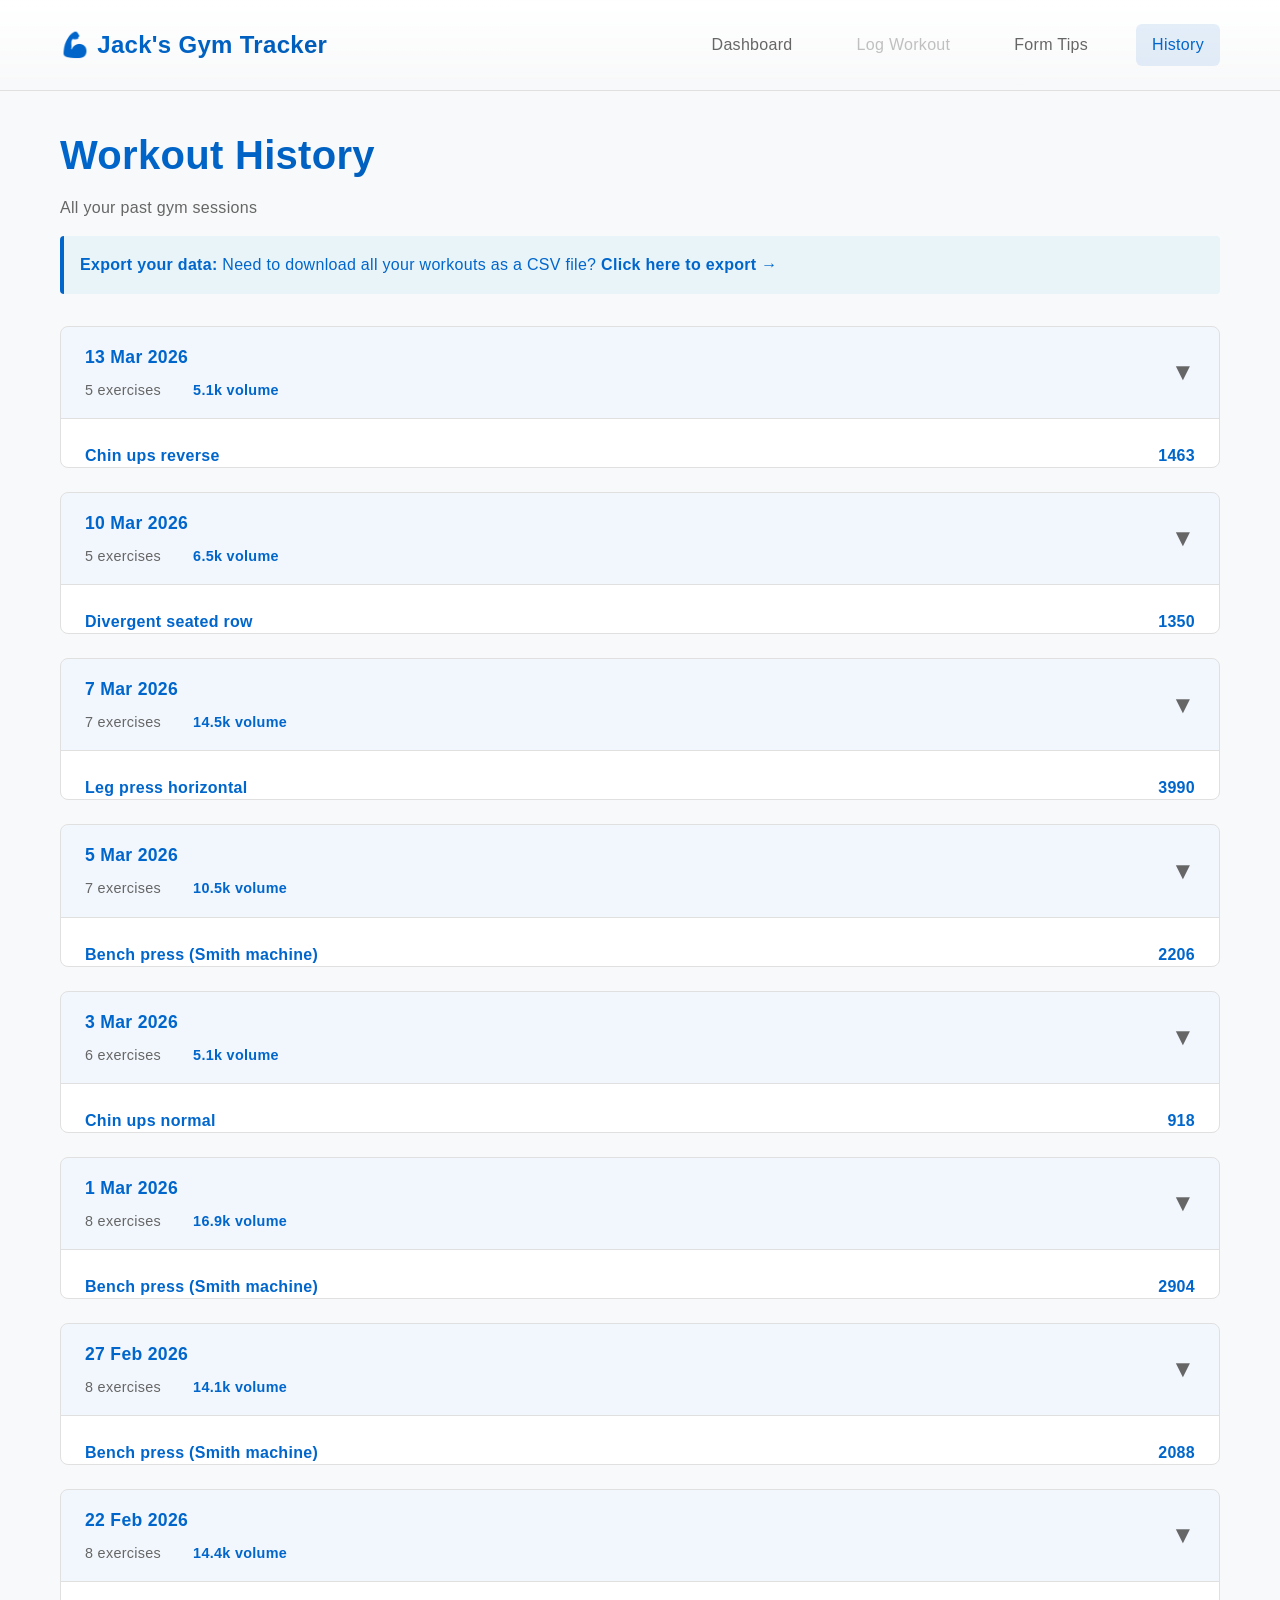
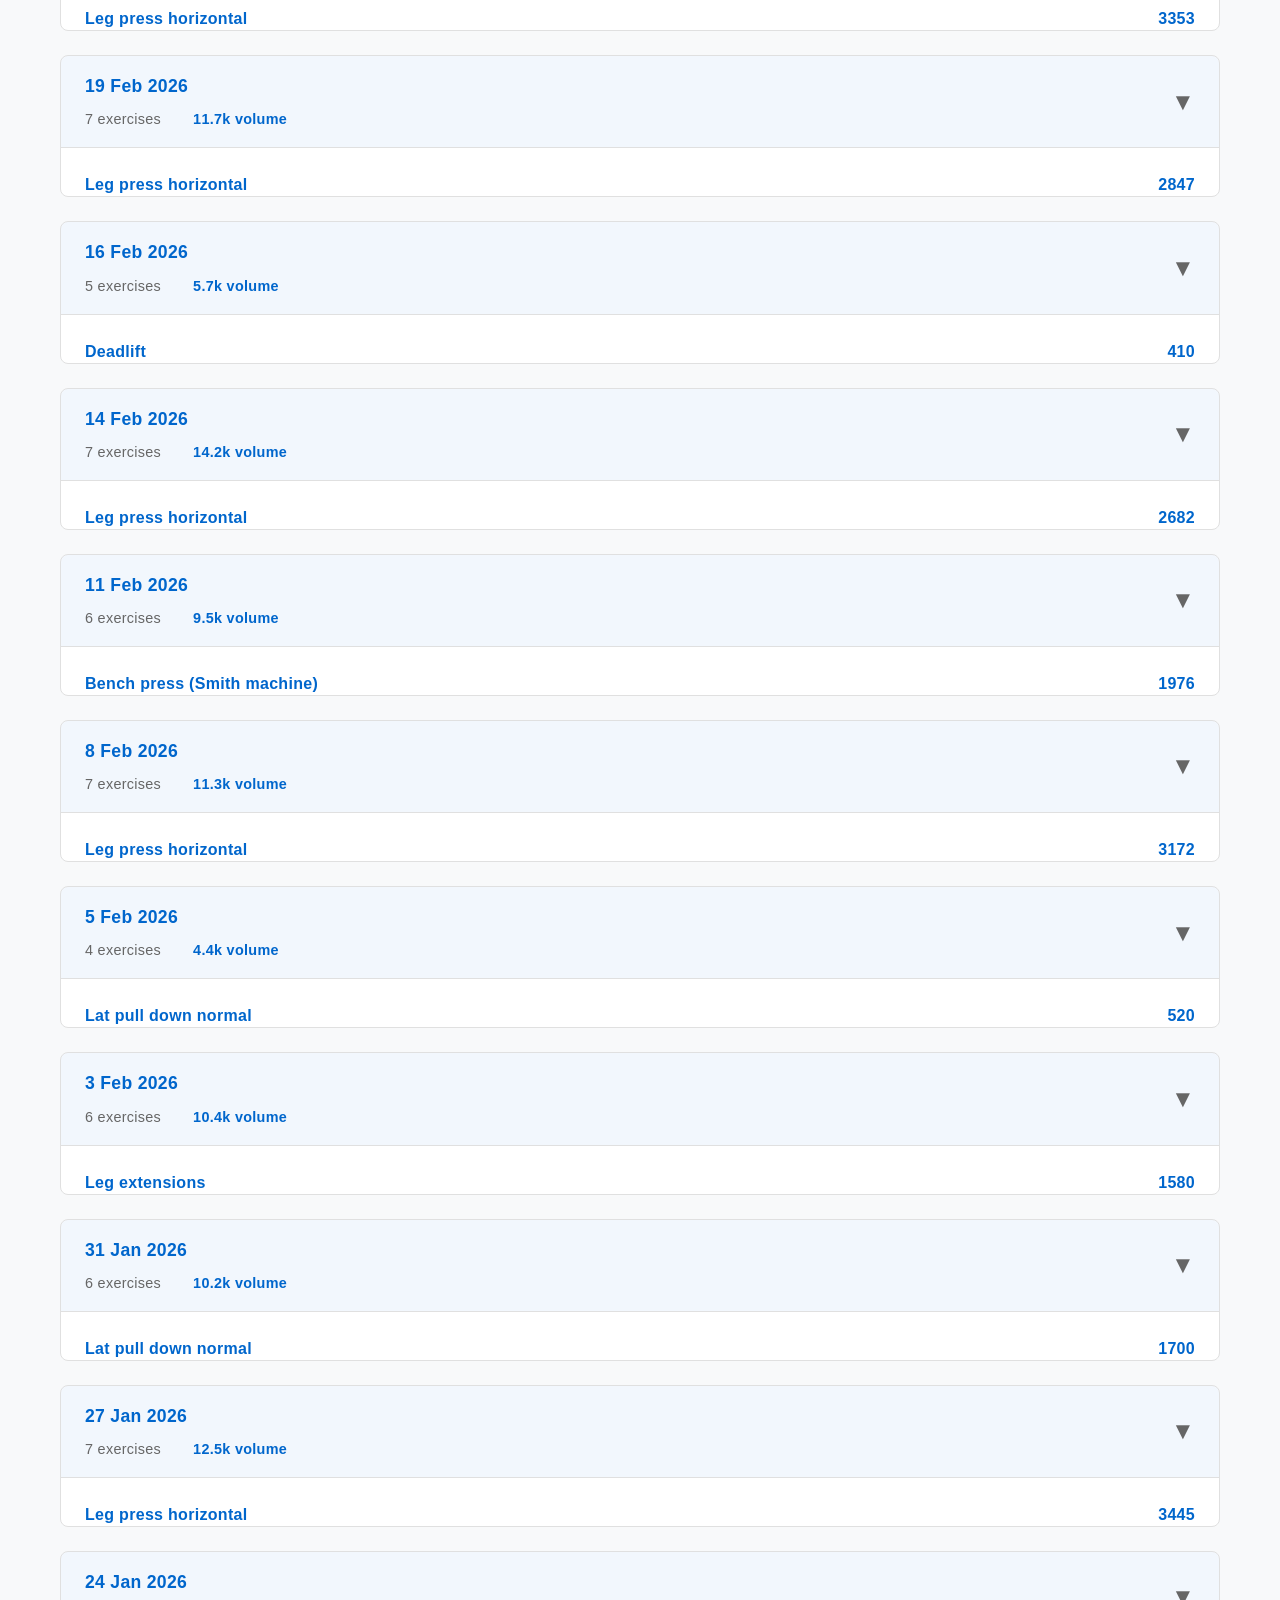
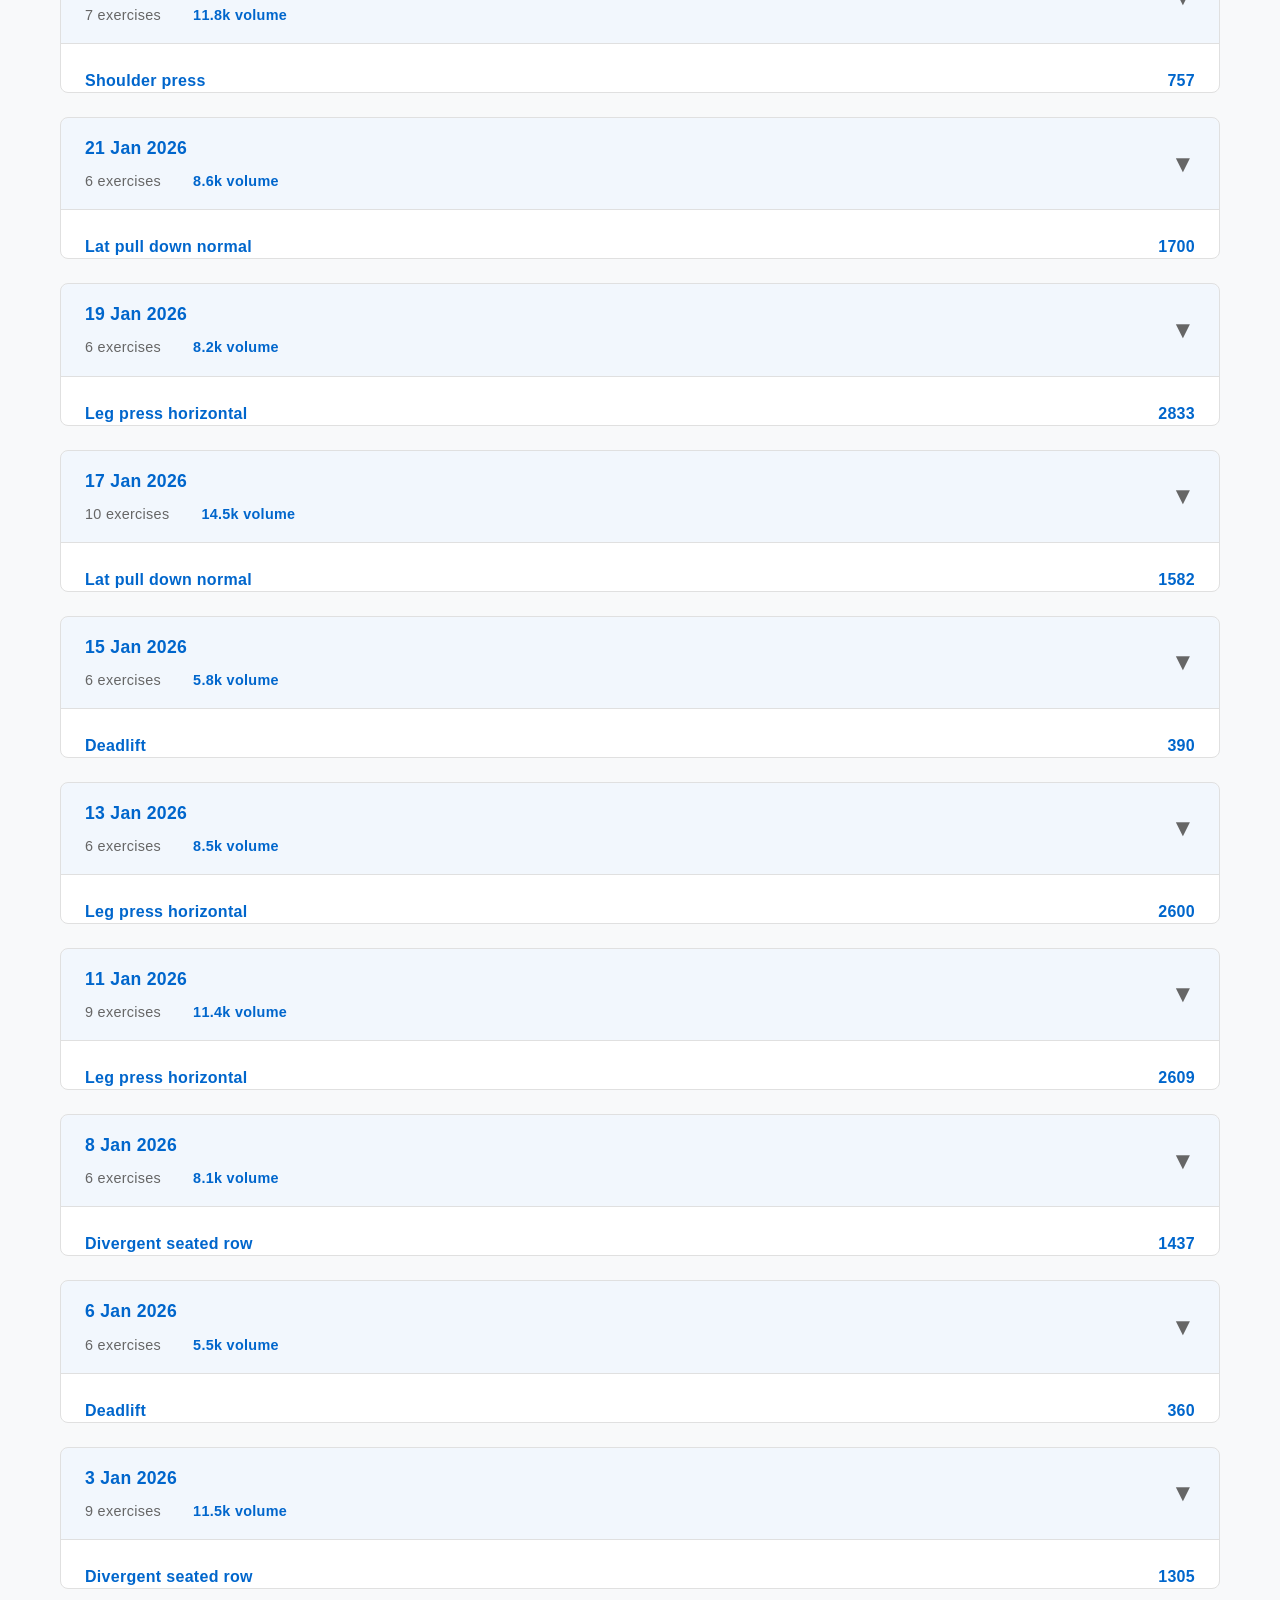
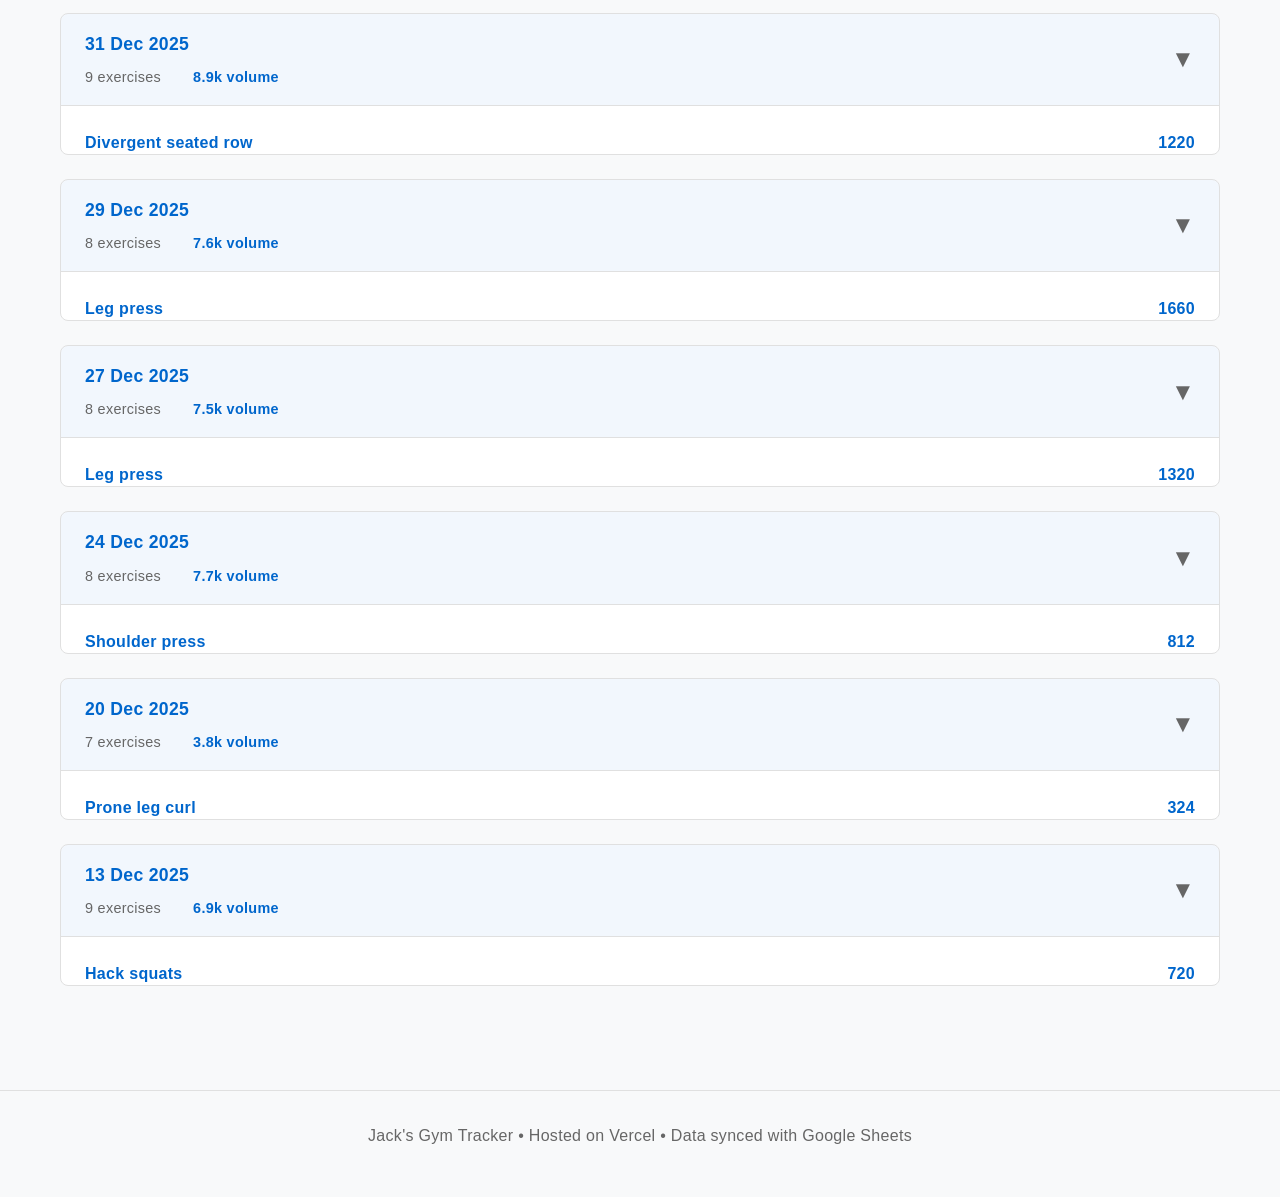
==== history.html @ 1dd2f4dd "Sort form tips by most-used exercises, fix alignment, grey out Log Workout nav, update tip content -" ====
<!DOCTYPE html>
<html lang="en">
<head>
  <meta charset="UTF-8">
  <meta name="viewport" content="width=device-width, initial-scale=1.0">
  <title>Jack's Gym Tracker — History</title>
  <link rel="stylesheet" href="/style.css">
</head>
<body>
  <header>
    <div class="container">
      <nav>
        <div style="flex: 1;">
          <h1 style="margin: 0; font-size: 1.5rem;">💪 Jack's Gym Tracker</h1>
        </div>
        <a href="/">Dashboard</a>
        <a href="/log.html" style="opacity: 0.4; pointer-events: none;">Log Workout</a>
        <a href="/tips.html">Form Tips</a>
        <a href="/history.html" class="active">History</a>
      </nav>
    </div>
  </header>

  <main>
    <div class="container">
      <h1>Workout History</h1>
      <p>All your past gym sessions</p>

      <div style="background: #e8f4f8; border-left: 4px solid #0066cc; padding: 1rem; margin-bottom: 2rem; border-radius: 4px;">
        <p style="margin: 0; color: #0066cc;">
          <strong>Export your data:</strong> Need to download all your workouts as a CSV file?
          <a href="/data/export.html" style="color: #0066cc; font-weight: 600; text-decoration: none;">Click here to export →</a>
        </p>
      </div>

      <div id="sessionsContainer"></div>
    </div>
  </main>

  <footer>
    <p>Jack's Gym Tracker • Hosted on Vercel • Data synced with Google Sheets</p>
  </footer>

  <script src="/config.js"></script>
  <script src="/data.js"></script>
  <script>
    async function loadHistory() {
      await initializeData();

      const sessions = getSessions();
      const container = document.getElementById('sessionsContainer');

      if (sessions.length === 0) {
        container.innerHTML = '<div class="card"><p style="color: var(--text-secondary); text-align: center;">No sessions logged yet</p></div>';
        return;
      }

      const html = sessions.map((session, index) => {
        const volume = session.exercises.reduce((sum, ex) => sum + calculateVolume(ex), 0);

        const exercisesHtml = session.exercises.map(ex => `
          <div class="exercise-in-session">
            <div style="display: flex; justify-content: space-between; align-items: start; margin-bottom: 0.5rem;">
              <div>
                <div style="font-weight: 600; color: var(--accent);">${ex.exercise}</div>
                <div style="font-size: 0.85rem; color: var(--text-secondary);">${ex.muscles}</div>
              </div>
              <div style="text-align: right;">
                <div style="font-weight: 600; color: var(--accent);">${calculateVolume(ex).toFixed(0)}</div>
                <div style="font-size: 0.85rem; color: var(--text-secondary);">volume</div>
              </div>
            </div>
            <div style="font-size: 0.9rem; color: var(--text-secondary);">
              ${ex.sets.map(s => `<span style="display: inline-block; margin-right: 0.75rem;"><strong>${s.weight}</strong> kg × <strong>${s.reps}</strong></span>`).join('')}
            </div>
            ${ex.formNotes ? `<div style="font-size: 0.85rem; color: var(--text-secondary); margin-top: 0.5rem; font-style: italic;">"${ex.formNotes}"</div>` : ''}
          </div>
        `).join('');

        return `
          <div class="session" id="session-${index}">
            <div class="session-header" onclick="toggleSession(${index})">
              <div>
                <div class="session-date">${formatDate(session.date)}</div>
                <div class="session-meta">
                  <span>${session.exercises.length} exercises</span>
                  <span style="color: var(--accent); font-weight: 600;">${formatNumber(volume)} volume</span>
                </div>
              </div>
              <div style="color: var(--text-secondary); font-size: 1.5rem;">▼</div>
            </div>
            <div class="session-body">
              ${exercisesHtml}
            </div>
          </div>
        `;
      }).join('');

      container.innerHTML = html;
    }

    function toggleSession(index) {
      const session = document.getElementById(`session-${index}`);
      session.classList.toggle('expanded');
    }

    // Load on page load
    document.addEventListener('DOMContentLoaded', loadHistory);
  </script>
</body>
</html>
---- style.css ----
:root {
  --bg: #f8f9fa;
  --accent: #0066cc;
  --accent-dark: #0052a3;
  --text: #1a1a1a;
  --text-secondary: #666666;
  --card-bg: #ffffff;
  --border: #e0e0e0;
  --success: #00b366;
  --danger: #cc0000;
  --warning: #ff9900;
}

* {
  margin: 0;
  padding: 0;
  box-sizing: border-box;
}

html, body {
  font-family: -apple-system, BlinkMacSystemFont, 'Segoe UI', 'Roboto', sans-serif;
  background-color: var(--bg);
  color: var(--text);
  line-height: 1.6;
  letter-spacing: 0.3px;
}

h1 {
  font-size: 2.5rem;
  font-weight: 700;
  margin-bottom: 0.5rem;
  background: linear-gradient(135deg, var(--accent) 0%, #0052a3 100%);
  -webkit-background-clip: text;
  -webkit-text-fill-color: transparent;
  background-clip: text;
}

h2 {
  font-size: 1.8rem;
  font-weight: 600;
  margin-bottom: 1rem;
  color: var(--accent);
}

h3 {
  font-size: 1.3rem;
  font-weight: 500;
  margin-bottom: 0.8rem;
  color: var(--text);
}

p {
  color: var(--text-secondary);
  margin-bottom: 1rem;
}

body {
  display: flex;
  flex-direction: column;
  min-height: 100vh;
}

.container {
  max-width: 1200px;
  margin: 0 auto;
  width: 100%;
  padding: 0 20px;
}

header {
  background: linear-gradient(180deg, var(--card-bg) 0%, transparent 100%);
  border-bottom: 1px solid var(--border);
  padding: 1.5rem 0;
  position: sticky;
  top: 0;
  z-index: 100;
}

nav {
  display: flex;
  gap: 2rem;
  align-items: center;
}

nav a {
  color: var(--text-secondary);
  text-decoration: none;
  font-weight: 500;
  transition: all 0.3s ease;
  padding: 0.5rem 1rem;
  border-radius: 6px;
}

nav a:hover,
nav a.active {
  color: var(--accent);
  background: rgba(0, 102, 204, 0.1);
}

main {
  flex: 1;
  padding: 2rem 0;
}

.card {
  background: var(--card-bg);
  border: 1px solid var(--border);
  border-radius: 12px;
  padding: 1.5rem;
  transition: all 0.3s ease;
  margin-bottom: 1.5rem;
}

.card:hover {
  border-color: var(--accent);
  box-shadow: 0 4px 12px rgba(0, 102, 204, 0.1);
}

.card-grid {
  display: grid;
  grid-template-columns: repeat(auto-fit, minmax(250px, 1fr));
  gap: 1.5rem;
  margin-bottom: 2rem;
}

.stat-card {
  background: var(--card-bg);
  border: 1px solid var(--border);
  border-radius: 12px;
  padding: 1.5rem;
  text-align: center;
  transition: all 0.3s ease;
}

.stat-card:hover {
  border-color: var(--accent);
  box-shadow: 0 4px 12px rgba(0, 102, 204, 0.1);
}

.stat-label {
  color: var(--text-secondary);
  font-size: 0.9rem;
  margin-bottom: 0.5rem;
  text-transform: uppercase;
  letter-spacing: 1px;
}

.stat-value {
  font-size: 2.5rem;
  font-weight: 700;
  color: var(--accent);
  margin-bottom: 0.5rem;
}

.stat-change {
  font-size: 0.9rem;
  padding: 0.25rem 0.75rem;
  border-radius: 4px;
  display: inline-block;
}

.stat-change.positive {
  background: rgba(0, 179, 102, 0.2);
  color: var(--success);
}

.stat-change.negative {
  background: rgba(204, 0, 0, 0.2);
  color: var(--danger);
}

.form-group {
  margin-bottom: 1.5rem;
}

label {
  display: block;
  margin-bottom: 0.5rem;
  font-weight: 500;
  color: var(--text);
}

input[type="text"],
input[type="date"],
input[type="number"],
select,
textarea {
  width: 100%;
  padding: 0.75rem;
  background: var(--bg);
  border: 1px solid var(--border);
  border-radius: 6px;
  color: var(--text);
  font-size: 1rem;
  transition: all 0.3s ease;
  font-family: inherit;
}

input[type="text"]:focus,
input[type="date"]:focus,
input[type="number"]:focus,
select:focus,
textarea:focus {
  outline: none;
  border-color: var(--accent);
  box-shadow: 0 0 10px rgba(0, 102, 204, 0.2);
}

textarea {
  resize: vertical;
  min-height: 80px;
}

button,
.btn {
  padding: 0.75rem 1.5rem;
  background: linear-gradient(135deg, var(--accent) 0%, var(--accent-dark) 100%);
  color: white;
  border: none;
  border-radius: 6px;
  font-weight: 600;
  cursor: pointer;
  transition: all 0.3s ease;
  font-size: 1rem;
  text-decoration: none;
  display: inline-block;
}

button:hover,
.btn:hover {
  transform: translateY(-2px);
  box-shadow: 0 8px 20px rgba(0, 102, 204, 0.3);
}

button:active {
  transform: translateY(0);
}

button.secondary {
  background: transparent;
  color: var(--accent);
  border: 1px solid var(--accent);
}

button.secondary:hover {
  background: rgba(0, 102, 204, 0.1);
}

button.danger {
  background: linear-gradient(135deg, var(--danger) 0%, #990000 100%);
}

button:disabled {
  opacity: 0.5;
  cursor: not-allowed;
  transform: none;
}

.exercise-item {
  background: var(--card-bg);
  border: 1px solid var(--border);
  border-radius: 8px;
  padding: 1.25rem;
  margin-bottom: 1rem;
}

.exercise-item header {
  display: flex;
  justify-content: space-between;
  align-items: center;
  border: none;
  padding: 0;
}

.exercise-name {
  font-size: 1.2rem;
  font-weight: 600;
  color: var(--accent);
}

.exercise-muscles {
  font-size: 0.85rem;
  color: var(--text-secondary);
  margin-top: 0.25rem;
}

.sets-summary {
  margin-top: 0.75rem;
  font-size: 0.9rem;
  color: var(--text-secondary);
}

.set-row {
  display: flex;
  gap: 1rem;
  margin-bottom: 1rem;
  align-items: center;
}

.set-input-group {
  flex: 1;
  display: flex;
  gap: 0.5rem;
  align-items: center;
}

.set-input-group label {
  margin: 0;
  min-width: 40px;
  font-weight: 500;
}

.set-input-group input {
  width: 70px;
  padding: 0.5rem;
  font-size: 0.9rem;
}

.remove-btn {
  padding: 0.5rem 0.75rem;
  background: var(--danger);
  color: white;
  border: none;
  border-radius: 4px;
  cursor: pointer;
  font-size: 0.9rem;
}

.remove-btn:hover {
  background: #990000;
}

.chart-container {
  position: relative;
  height: 400px;
  margin-bottom: 2rem;
  background: var(--card-bg);
  border: 1px solid var(--border);
  border-radius: 12px;
  padding: 1.5rem;
}

.session {
  background: var(--card-bg);
  border: 1px solid var(--border);
  border-radius: 8px;
  margin-bottom: 1.5rem;
  overflow: hidden;
}

.session-header {
  background: rgba(0, 102, 204, 0.05);
  border-bottom: 1px solid var(--border);
  padding: 1rem 1.5rem;
  cursor: pointer;
  display: flex;
  justify-content: space-between;
  align-items: center;
  transition: background 0.3s ease;
}

.session-header:hover {
  background: rgba(0, 102, 204, 0.1);
}

.session-date {
  font-weight: 600;
  font-size: 1.1rem;
  color: var(--accent);
}

.session-meta {
  display: flex;
  gap: 2rem;
  font-size: 0.9rem;
  margin-top: 0.5rem;
}

.session-meta span {
  color: var(--text-secondary);
}

.session-body {
  padding: 1.5rem;
  max-height: 0;
  overflow: hidden;
  transition: max-height 0.3s ease;
}

.session.expanded .session-body {
  max-height: 2000px;
}

.exercise-in-session {
  margin-bottom: 1.5rem;
  padding-bottom: 1.5rem;
  border-bottom: 1px solid var(--border);
}

.exercise-in-session:last-child {
  margin-bottom: 0;
  padding-bottom: 0;
  border-bottom: none;
}

select {
  width: 100%;
  max-width: 300px;
}

table {
  width: 100%;
  border-collapse: collapse;
  background: var(--card-bg);
  border: 1px solid var(--border);
  border-radius: 8px;
  overflow: hidden;
}

th {
  background: rgba(0, 102, 204, 0.1);
  padding: 1rem;
  text-align: left;
  font-weight: 600;
  color: var(--accent);
  border-bottom: 1px solid var(--border);
}

td {
  padding: 1rem;
  border-bottom: 1px solid var(--border);
}

tr:last-child td {
  border-bottom: none;
}

tr:hover {
  background: rgba(0, 102, 204, 0.05);
}

.text-center {
  text-align: center;
}

.text-secondary {
  color: var(--text-secondary);
}

.text-success {
  color: var(--success);
}

.text-danger {
  color: var(--danger);
}

.mt-1 { margin-top: 0.5rem; }
.mt-2 { margin-top: 1rem; }
.mt-3 { margin-top: 1.5rem; }
.mb-1 { margin-bottom: 0.5rem; }
.mb-2 { margin-bottom: 1rem; }
.mb-3 { margin-bottom: 1.5rem; }
.gap-1 { gap: 0.5rem; }
.gap-2 { gap: 1rem; }
.gap-3 { gap: 1.5rem; }

.spinner {
  border: 3px solid var(--border);
  border-top: 3px solid var(--accent);
  border-radius: 50%;
  width: 30px;
  height: 30px;
  animation: spin 1s linear infinite;
  display: inline-block;
}

@keyframes spin {
  0% { transform: rotate(0deg); }
  100% { transform: rotate(360deg); }
}

@media (max-width: 768px) {
  .container { padding: 1rem; }
  h1 { font-size: 1.8rem; margin-bottom: 0.75rem; }
  h2 { font-size: 1.3rem; margin-bottom: 0.75rem; }
  h3 { font-size: 1.1rem; }

  nav { flex-wrap: wrap; gap: 0.5rem; }
  nav a { padding: 0.5rem 0.75rem; font-size: 0.9rem; }

  .card-grid { grid-template-columns: 1fr; gap: 1rem; }
  .card { padding: 1rem; margin-bottom: 1rem; }

  .chart-container { height: 300px; padding: 0.75rem; margin-bottom: 1.5rem; }

  .session-meta { flex-direction: column; gap: 0.5rem; }
  .set-row { flex-direction: column; gap: 0.75rem; }

  .btn { padding: 0.75rem 1rem; min-height: 44px; font-size: 1rem; }

  input, select, textarea { padding: 0.75rem; font-size: 1rem; }

  .form-group { margin-bottom: 1.5rem; }
}

@media (max-width: 480px) {
  .container { padding: 0.75rem; }
  h1 { font-size: 1.2rem; margin-bottom: 0.5rem !important; }
  h2 { font-size: 1.1rem; }
  .card { padding: 0.75rem; }
  .chart-container { height: 250px; padding: 0.5rem; margin-bottom: 1rem; }

  header { padding: 0.75rem 0.5rem; background: var(--card-bg) !important; }
  nav { flex-direction: column; gap: 0.5rem; align-items: stretch; }
  nav a { padding: 0.5rem; text-align: center; font-size: 0.9rem; }

  main { margin-top: 0.5rem; }
  footer { padding: 1rem; font-size: 0.85rem; }
}

footer {
  text-align: center;
  padding: 2rem;
  color: var(--text-secondary);
  border-top: 1px solid var(--border);
  margin-top: 3rem;
}
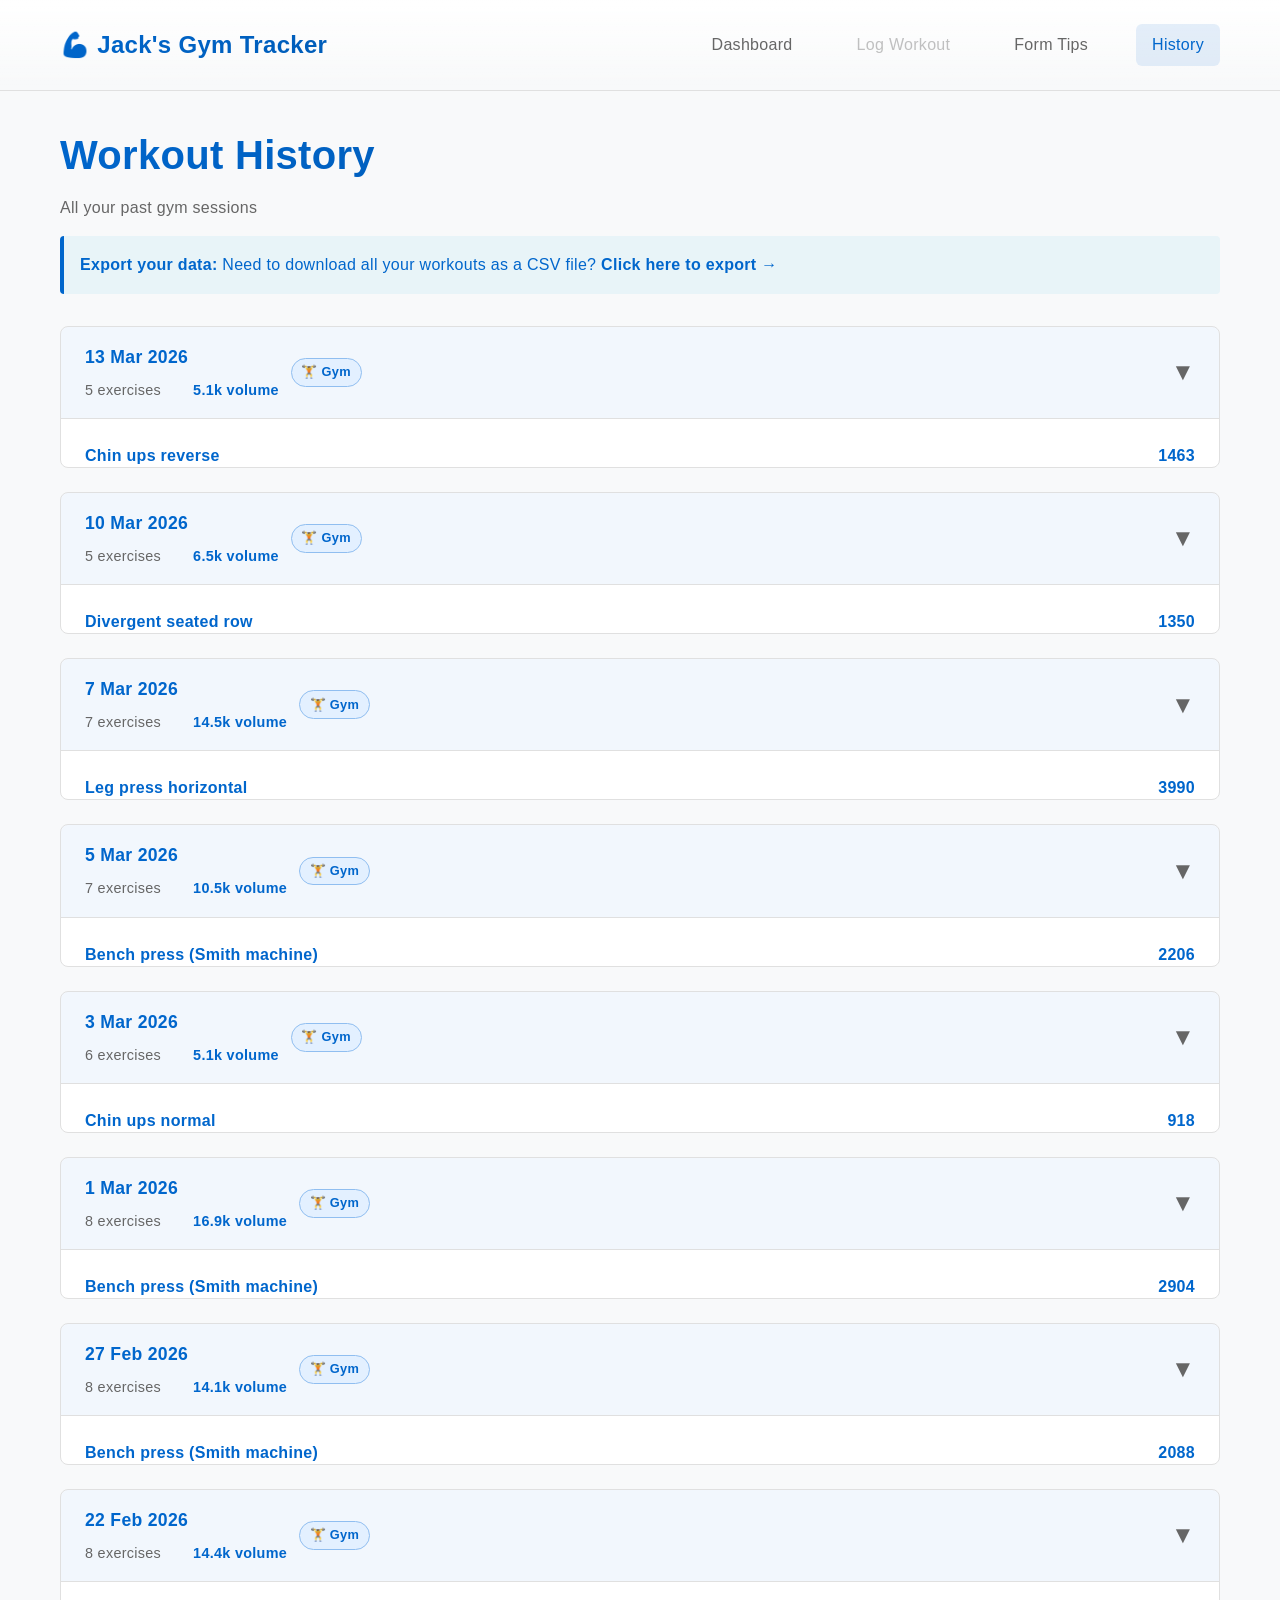
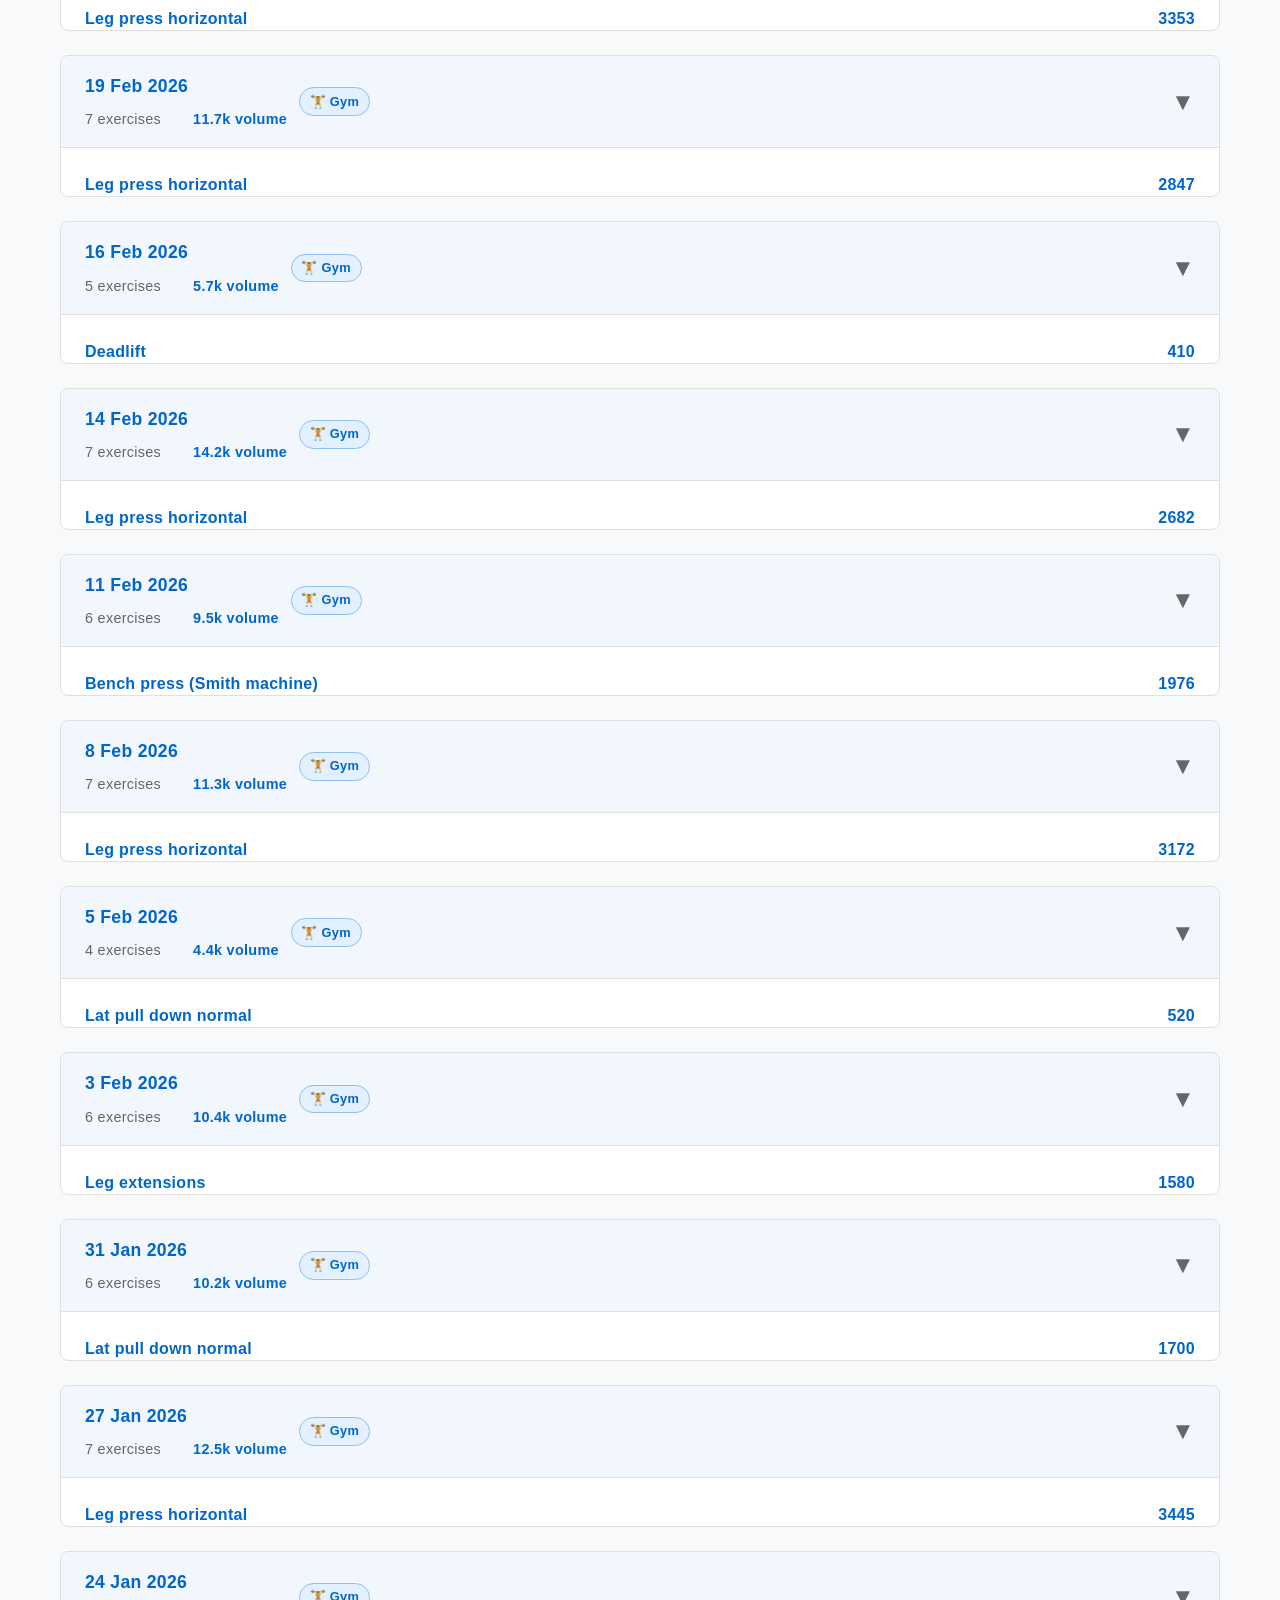
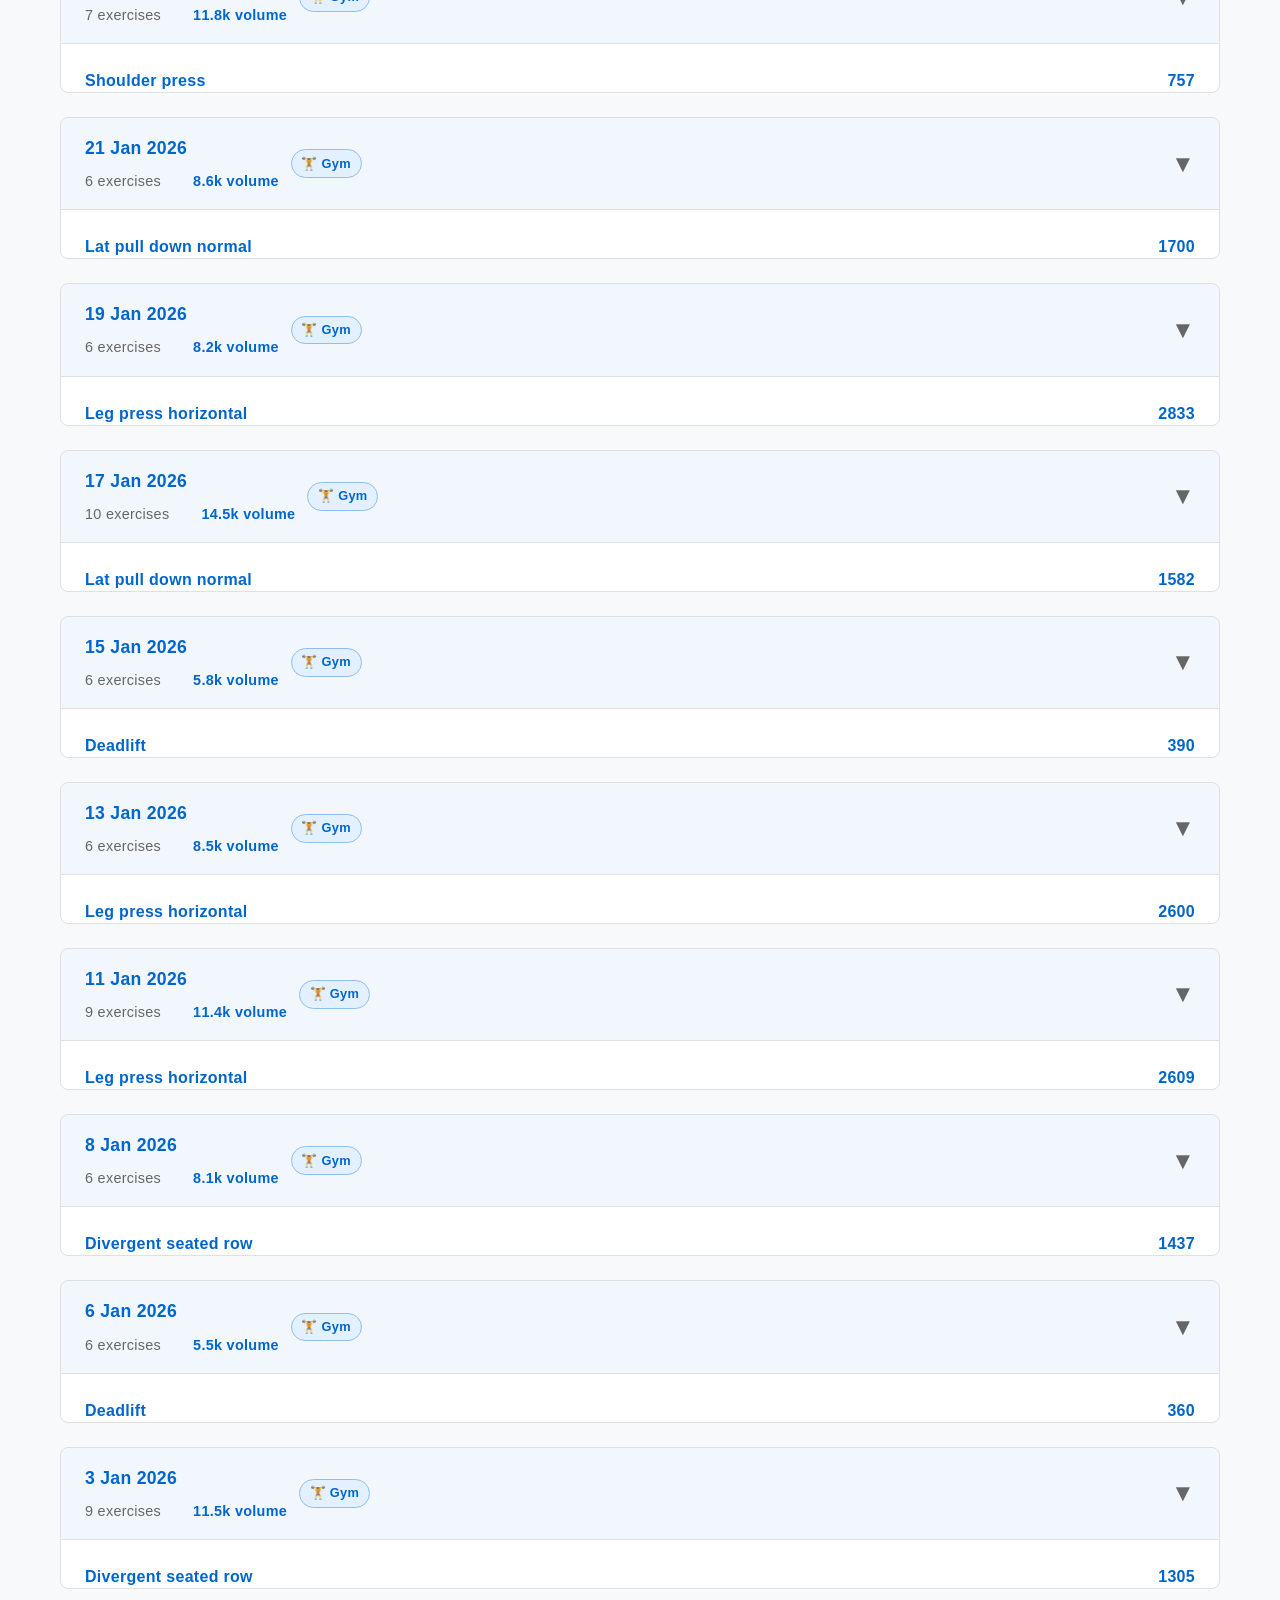
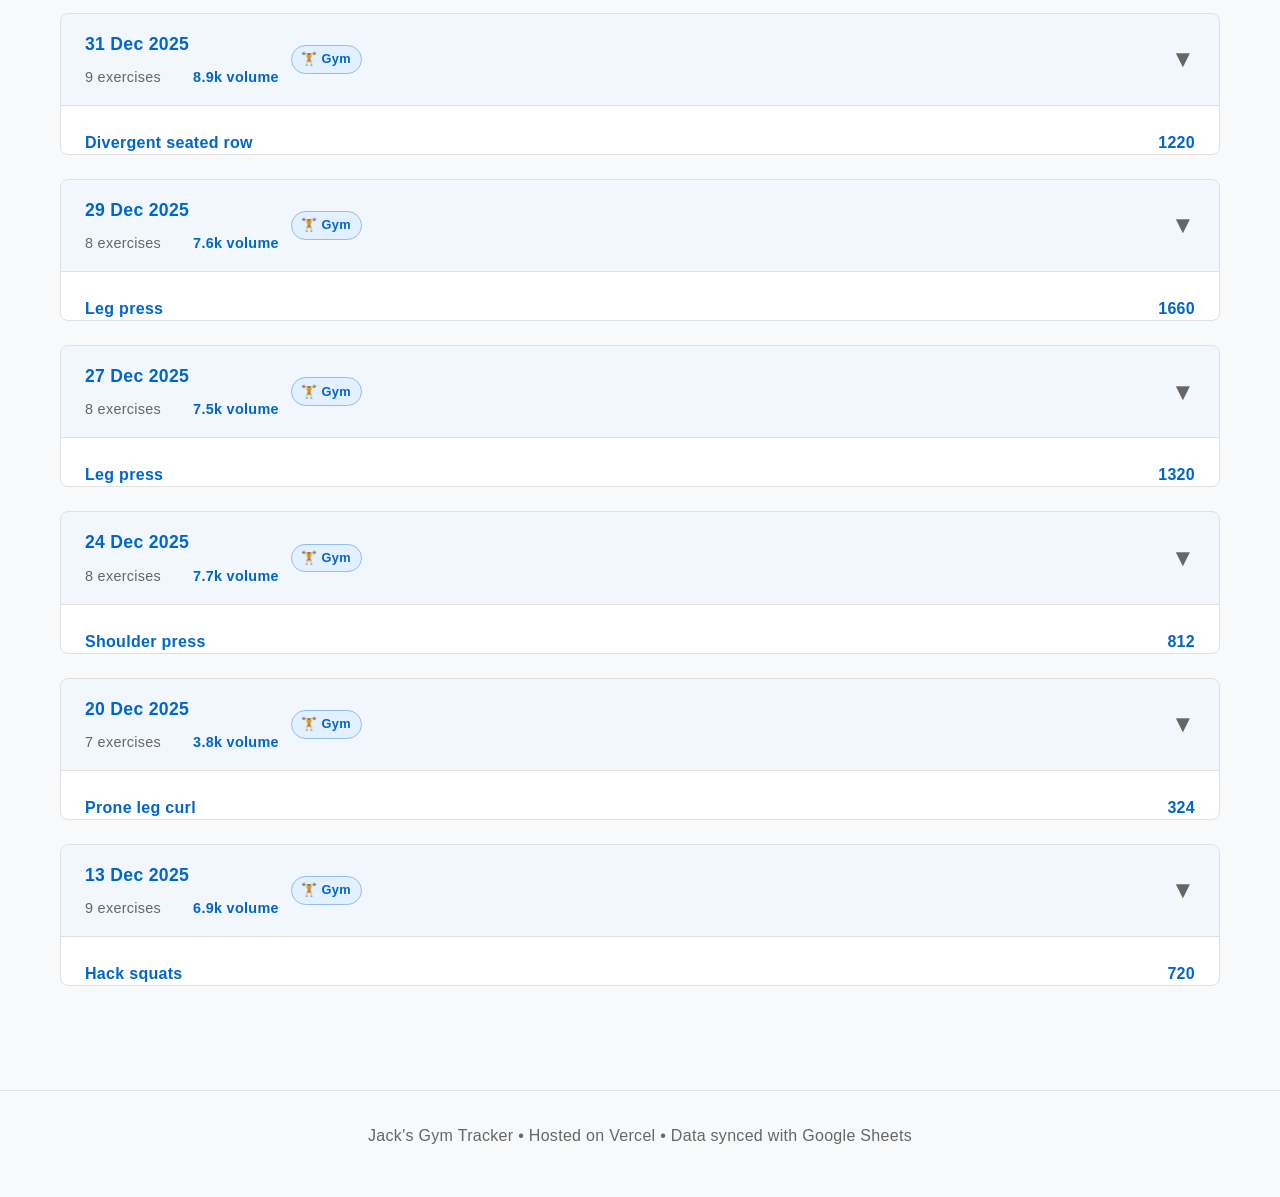
==== commit cc1848d5: "Add home/gym toggle to each session in history Stored in localStorage so it persists without needing" ====
--- a/history.html
+++ b/history.html
@@ -44,11 +44,48 @@
   <script src="/config.js"></script>
   <script src="/data.js"></script>
   <script>
+    const LOCATION_KEY = 'session-locations';
+
+    function getLocations() {
+      try { return JSON.parse(localStorage.getItem(LOCATION_KEY)) || {}; } catch { return {}; }
+    }
+
+    function setLocation(date, location) {
+      const locations = getLocations();
+      locations[date] = location;
+      localStorage.setItem(LOCATION_KEY, JSON.stringify(locations));
+    }
+
+    function toggleLocation(date, event) {
+      event.stopPropagation();
+      const locations = getLocations();
+      const current = locations[date] || 'gym';
+      const next = current === 'gym' ? 'home' : 'gym';
+      setLocation(date, next);
+      const badge = document.getElementById(`loc-${CSS.escape(date)}`);
+      if (badge) applyBadge(badge, next);
+    }
+
+    function applyBadge(el, location) {
+      if (location === 'home') {
+        el.textContent = '🏠 Home';
+        el.style.background = '#e8f5e9';
+        el.style.color = '#2e7d32';
+        el.style.borderColor = '#a5d6a7';
+      } else {
+        el.textContent = '🏋️ Gym';
+        el.style.background = '#e3f0ff';
+        el.style.color = '#0066cc';
+        el.style.borderColor = '#90bef0';
+      }
+    }
+
     async function loadHistory() {
       await initializeData();
 
       const sessions = getSessions();
       const container = document.getElementById('sessionsContainer');
+      const locations = getLocations();
 
       if (sessions.length === 0) {
         container.innerHTML = '<div class="card"><p style="color: var(--text-secondary); text-align: center;">No sessions logged yet</p></div>';
@@ -57,6 +94,7 @@
 
       const html = sessions.map((session, index) => {
         const volume = session.exercises.reduce((sum, ex) => sum + calculateVolume(ex), 0);
+        const location = locations[session.date] || 'gym';
 
         const exercisesHtml = session.exercises.map(ex => `
           <div class="exercise-in-session">
@@ -80,12 +118,16 @@
         return `
           <div class="session" id="session-${index}">
             <div class="session-header" onclick="toggleSession(${index})">
-              <div>
-                <div class="session-date">${formatDate(session.date)}</div>
-                <div class="session-meta">
-                  <span>${session.exercises.length} exercises</span>
-                  <span style="color: var(--accent); font-weight: 600;">${formatNumber(volume)} volume</span>
+              <div style="display: flex; align-items: center; gap: 0.75rem; flex-wrap: wrap;">
+                <div>
+                  <div class="session-date">${formatDate(session.date)}</div>
+                  <div class="session-meta">
+                    <span>${session.exercises.length} exercises</span>
+                    <span style="color: var(--accent); font-weight: 600;">${formatNumber(volume)} volume</span>
+                  </div>
                 </div>
+                <span id="loc-${session.date}" onclick="toggleLocation('${session.date}', event)"
+                  style="cursor: pointer; font-size: 0.8rem; font-weight: 600; padding: 0.2rem 0.6rem; border-radius: 999px; border: 1px solid; white-space: nowrap; user-select: none;"></span>
               </div>
               <div style="color: var(--text-secondary); font-size: 1.5rem;">▼</div>
             </div>
@@ -97,6 +139,13 @@
       }).join('');
 
       container.innerHTML = html;
+
+      // Apply badge styles after render
+      sessions.forEach(session => {
+        const loc = locations[session.date] || 'gym';
+        const badge = document.getElementById(`loc-${session.date}`);
+        if (badge) applyBadge(badge, loc);
+      });
     }
 
     function toggleSession(index) {
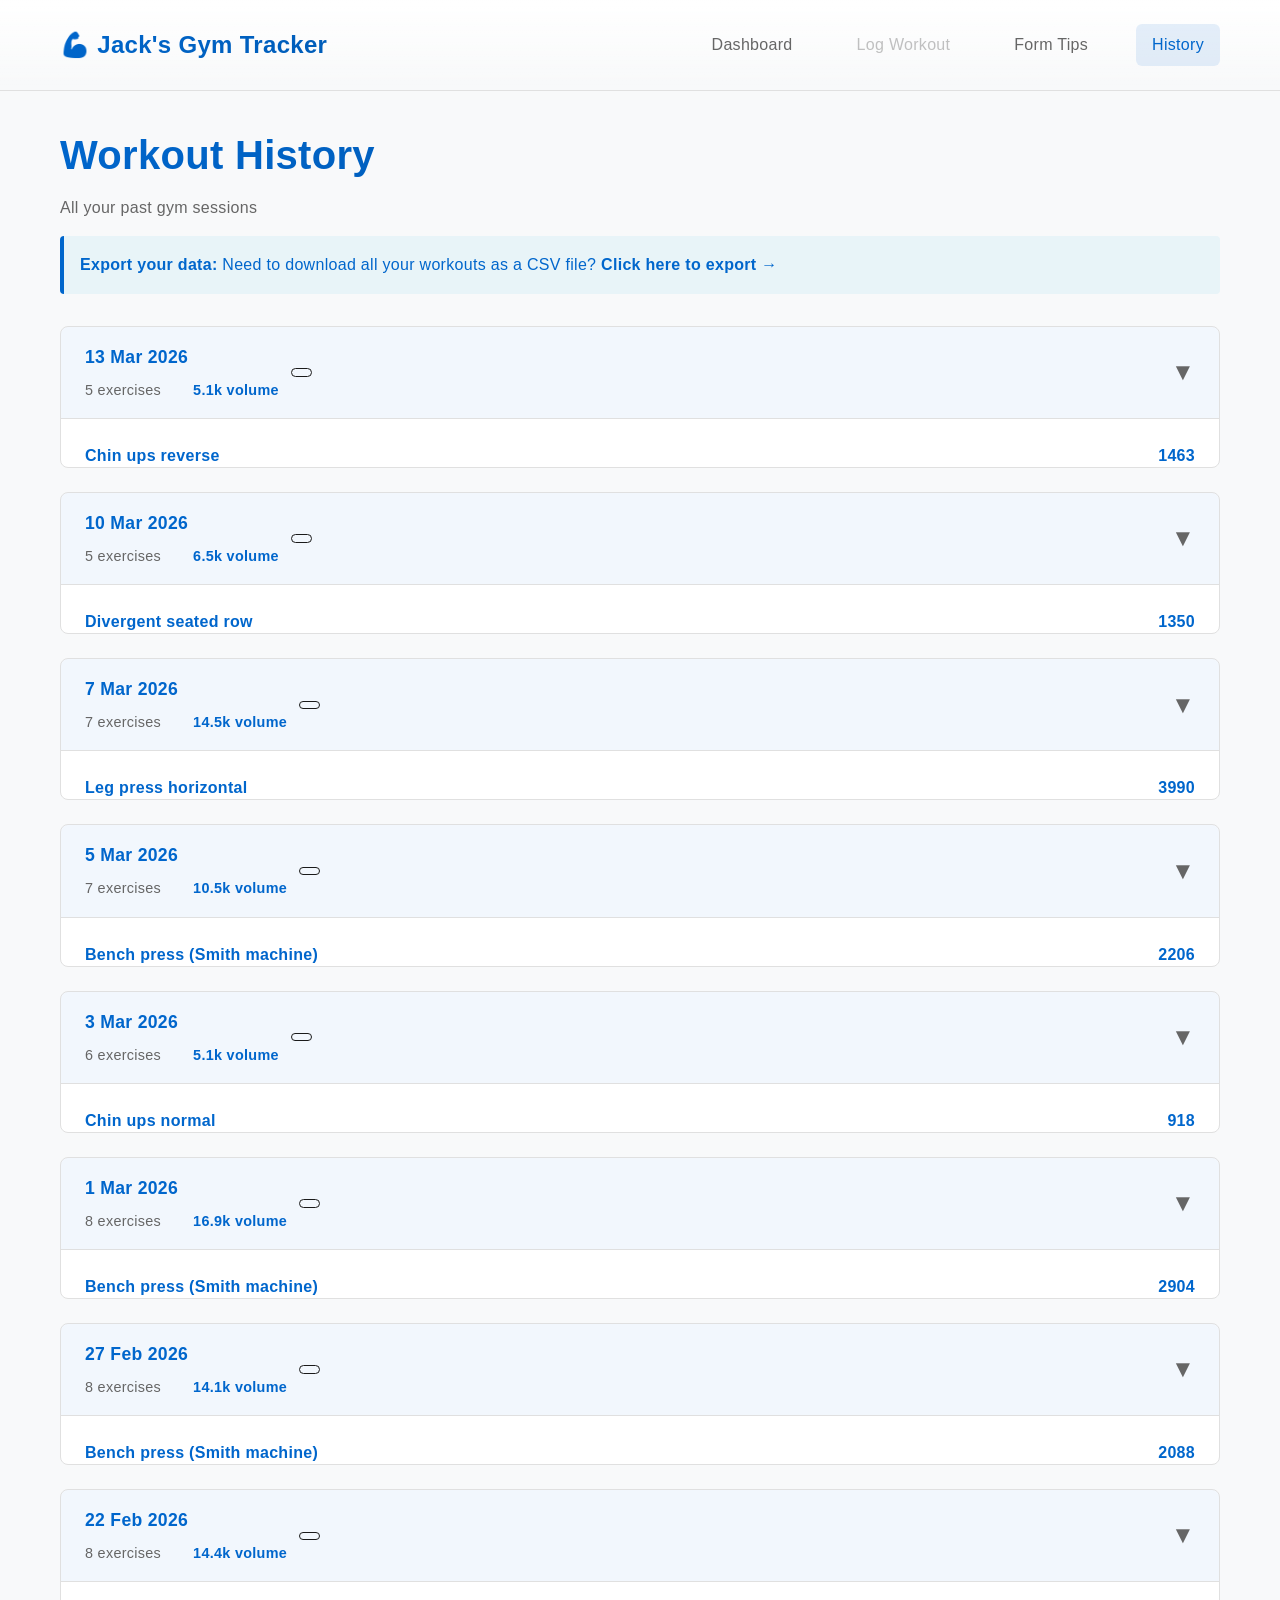
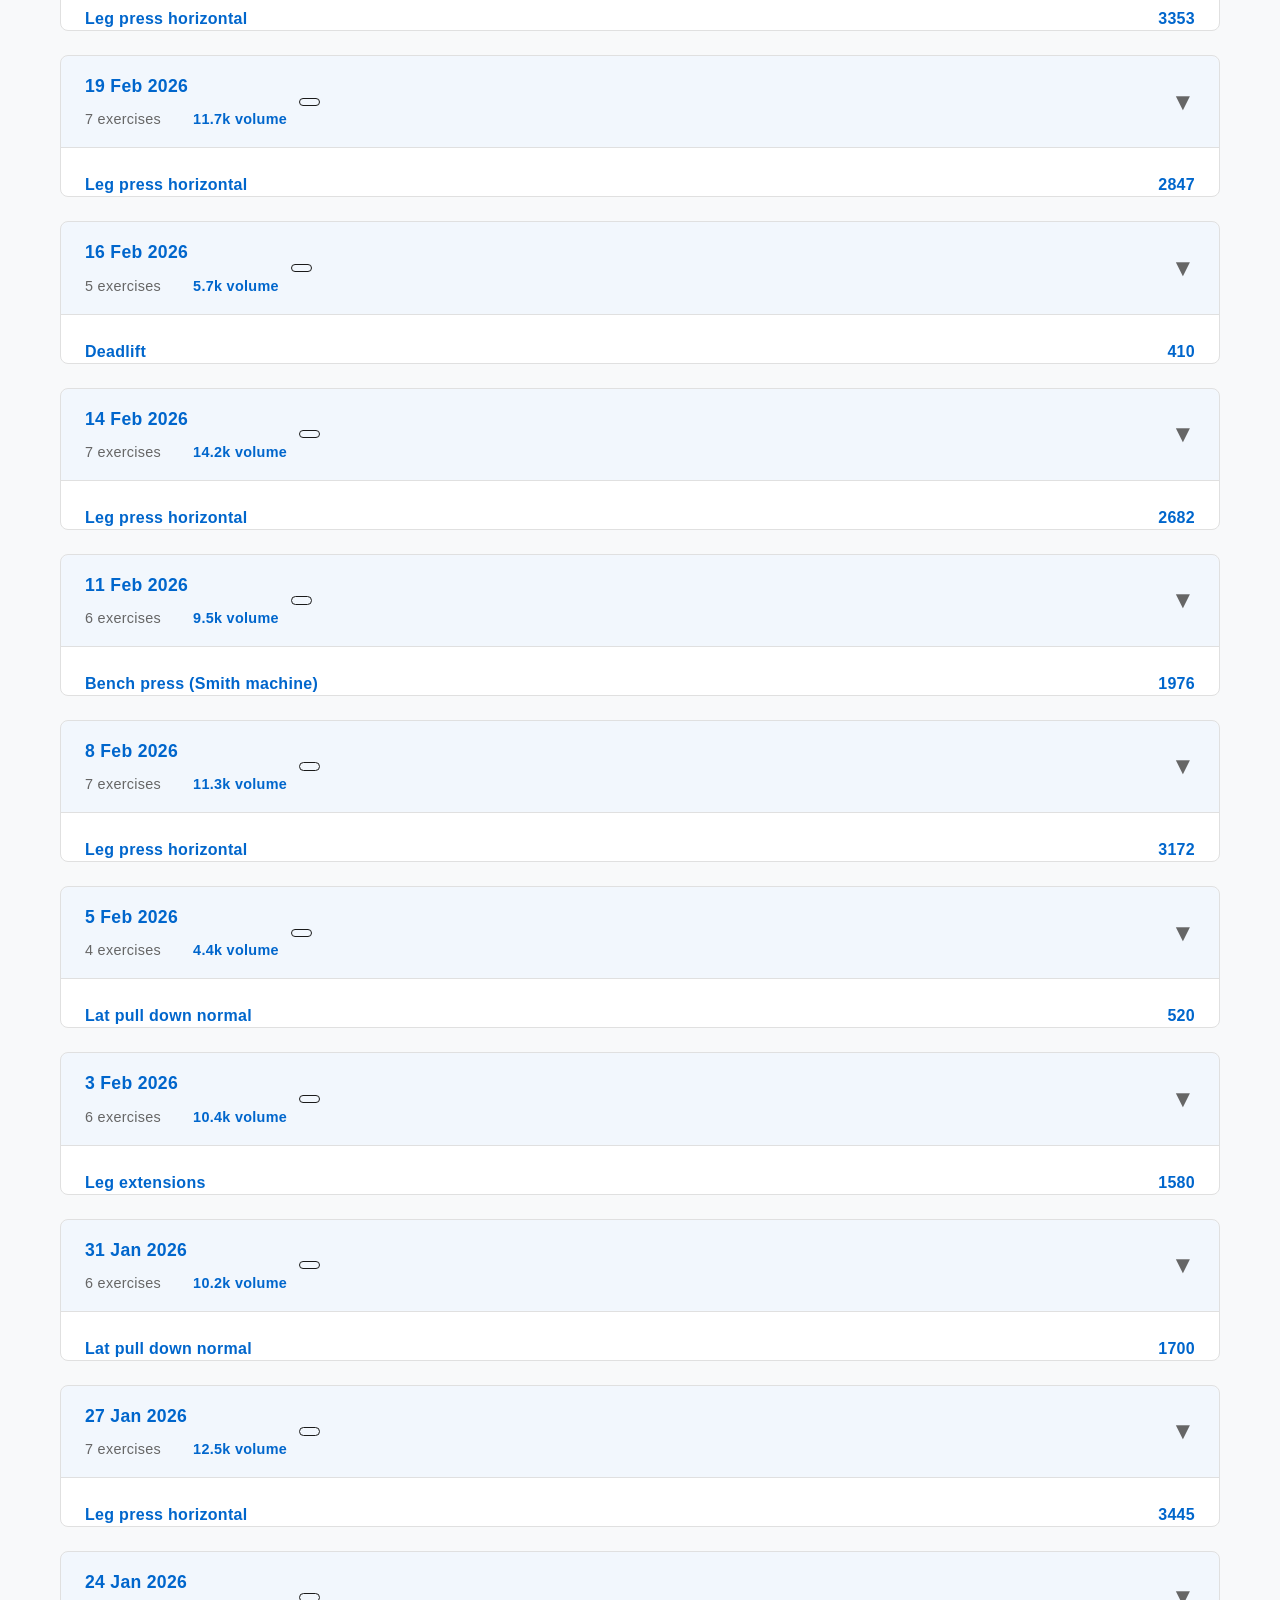
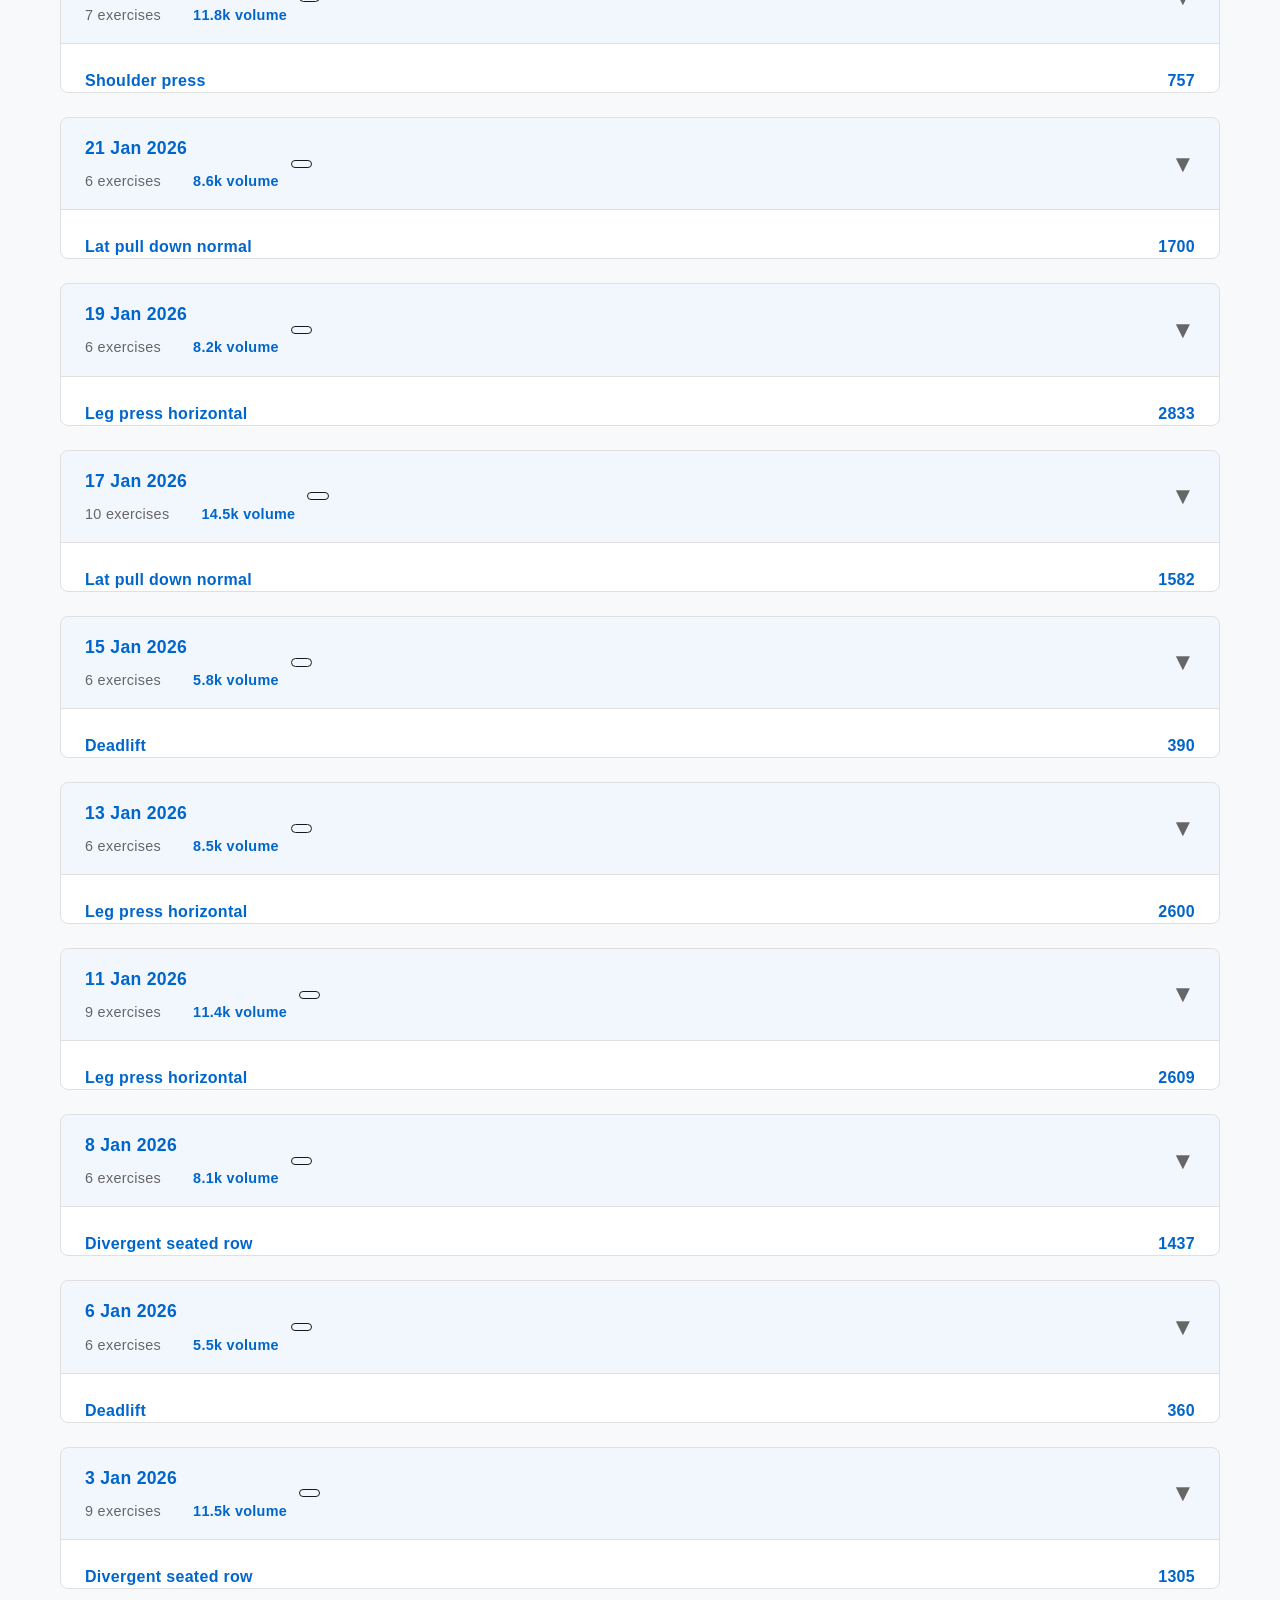
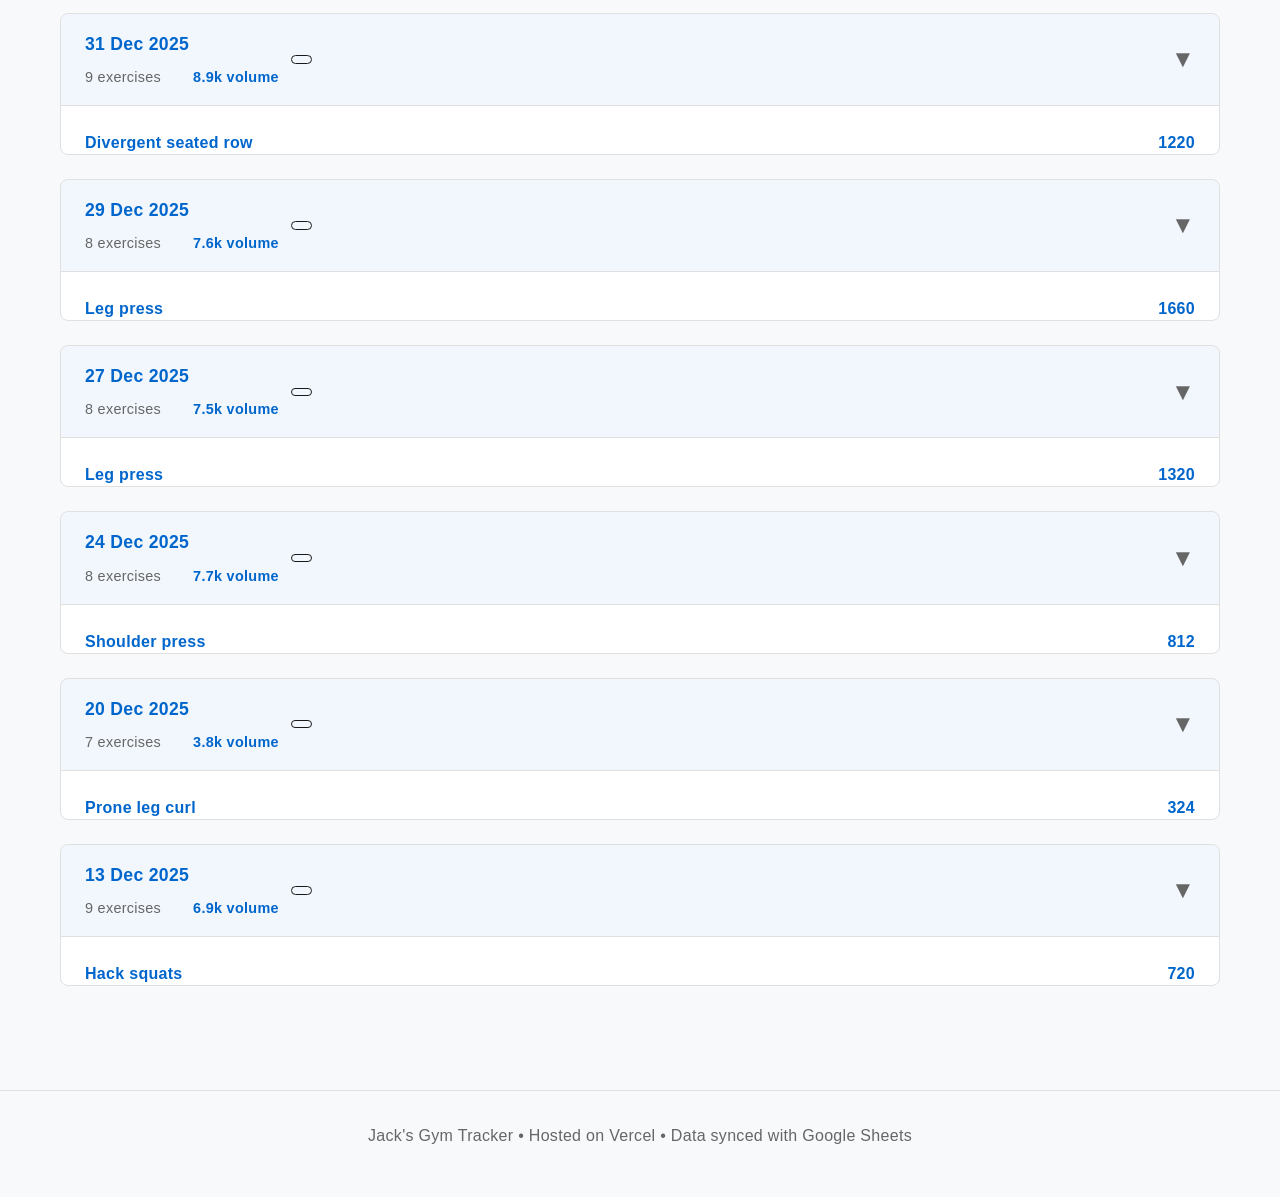
==== commit 7275db86: "Read session location from Google Sheets column O Drops localStorage/locations.json approach. Locati" ====
--- a/history.html
+++ b/history.html
@@ -44,27 +44,6 @@
   <script src="/config.js"></script>
   <script src="/data.js"></script>
   <script>
-    const LOCATION_KEY = 'session-locations';
-
-    function getLocations() {
-      try { return JSON.parse(localStorage.getItem(LOCATION_KEY)) || {}; } catch { return {}; }
-    }
-
-    function setLocation(date, location) {
-      const locations = getLocations();
-      locations[date] = location;
-      localStorage.setItem(LOCATION_KEY, JSON.stringify(locations));
-    }
-
-    function toggleLocation(date, event) {
-      event.stopPropagation();
-      const locations = getLocations();
-      const current = locations[date] || 'gym';
-      const next = current === 'gym' ? 'home' : 'gym';
-      setLocation(date, next);
-      const badge = document.getElementById(`loc-${CSS.escape(date)}`);
-      if (badge) applyBadge(badge, next);
-    }
 
     function applyBadge(el, location) {
       if (location === 'home') {
@@ -85,7 +64,6 @@
 
       const sessions = getSessions();
       const container = document.getElementById('sessionsContainer');
-      const locations = getLocations();
 
       if (sessions.length === 0) {
         container.innerHTML = '<div class="card"><p style="color: var(--text-secondary); text-align: center;">No sessions logged yet</p></div>';
@@ -94,7 +72,7 @@
 
       const html = sessions.map((session, index) => {
         const volume = session.exercises.reduce((sum, ex) => sum + calculateVolume(ex), 0);
-        const location = locations[session.date] || 'gym';
+        const location = session.location || 'gym';
 
         const exercisesHtml = session.exercises.map(ex => `
           <div class="exercise-in-session">
@@ -126,8 +104,8 @@
                     <span style="color: var(--accent); font-weight: 600;">${formatNumber(volume)} volume</span>
                   </div>
                 </div>
-                <span id="loc-${session.date}" onclick="toggleLocation('${session.date}', event)"
-                  style="cursor: pointer; font-size: 0.8rem; font-weight: 600; padding: 0.2rem 0.6rem; border-radius: 999px; border: 1px solid; white-space: nowrap; user-select: none;"></span>
+                <span id="loc-${session.date}"
+                  style="font-size: 0.8rem; font-weight: 600; padding: 0.2rem 0.6rem; border-radius: 999px; border: 1px solid; white-space: nowrap;"></span>
               </div>
               <div style="color: var(--text-secondary); font-size: 1.5rem;">▼</div>
             </div>
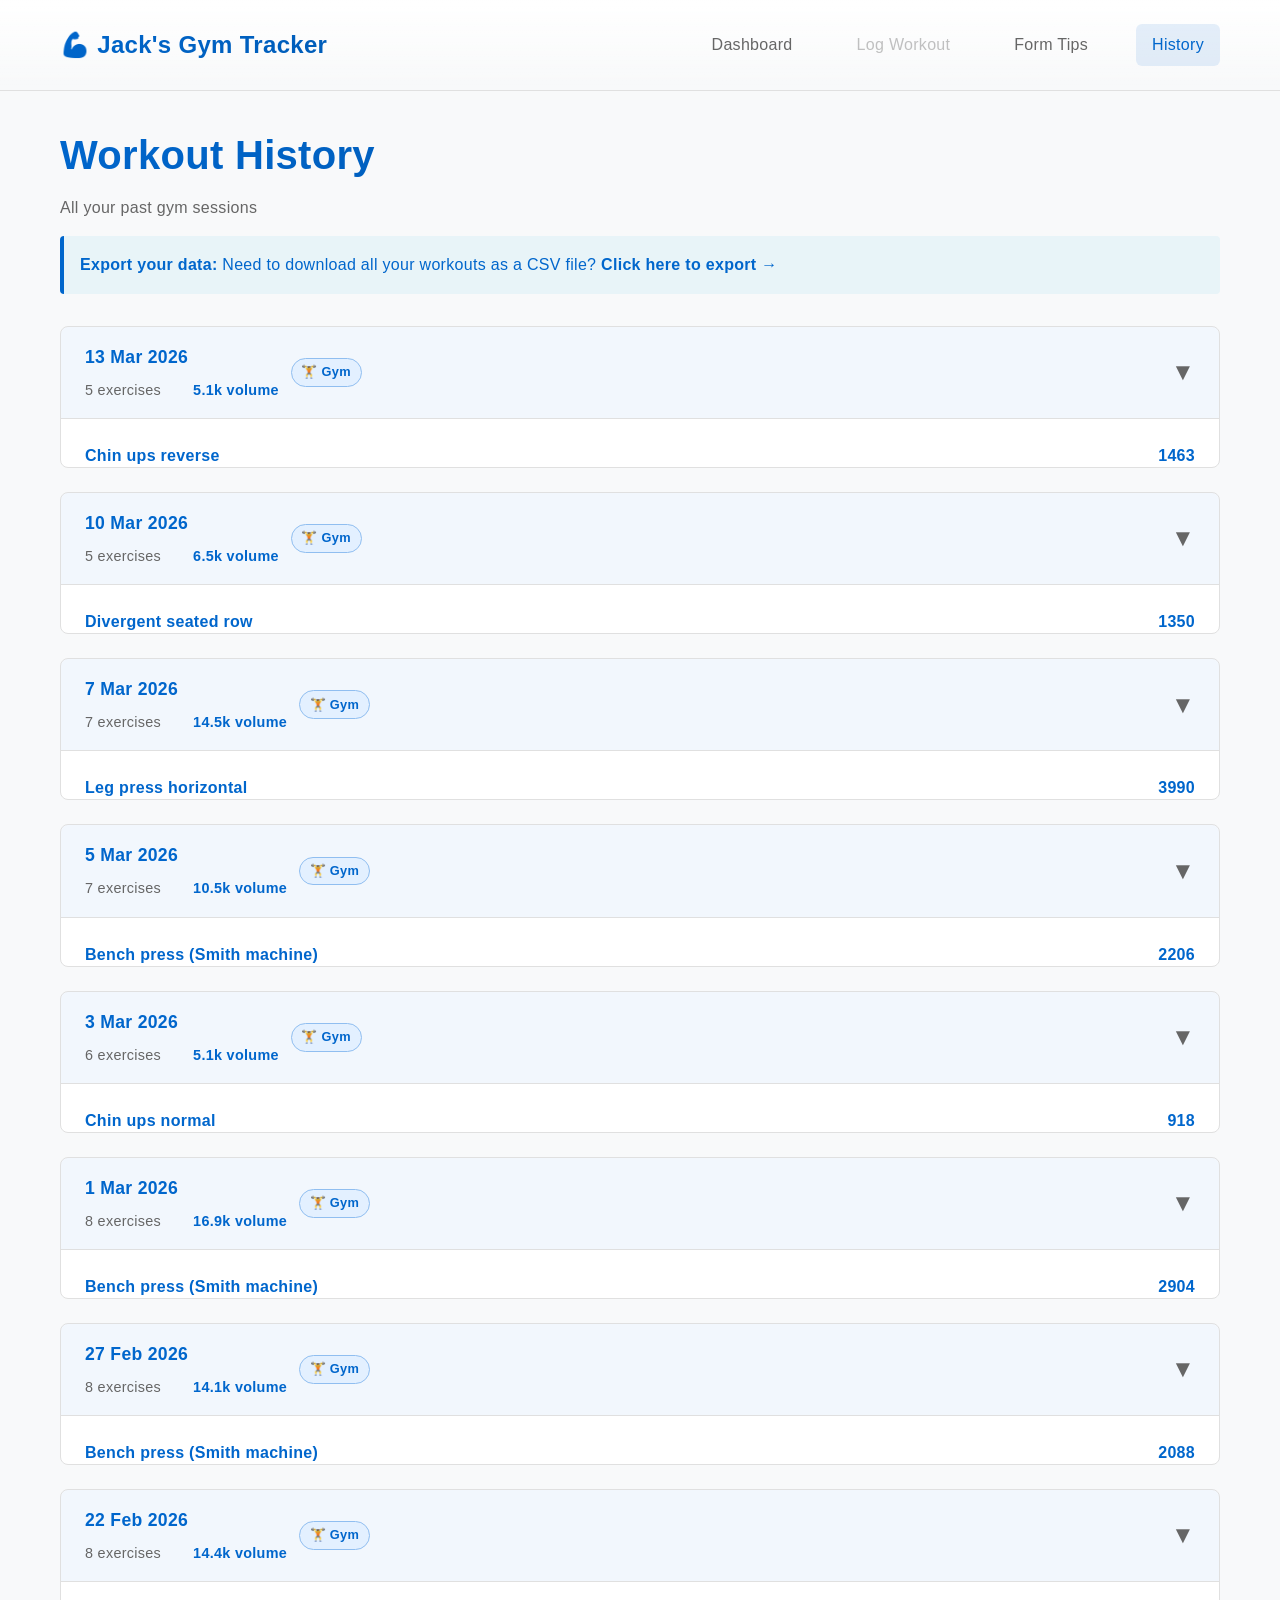
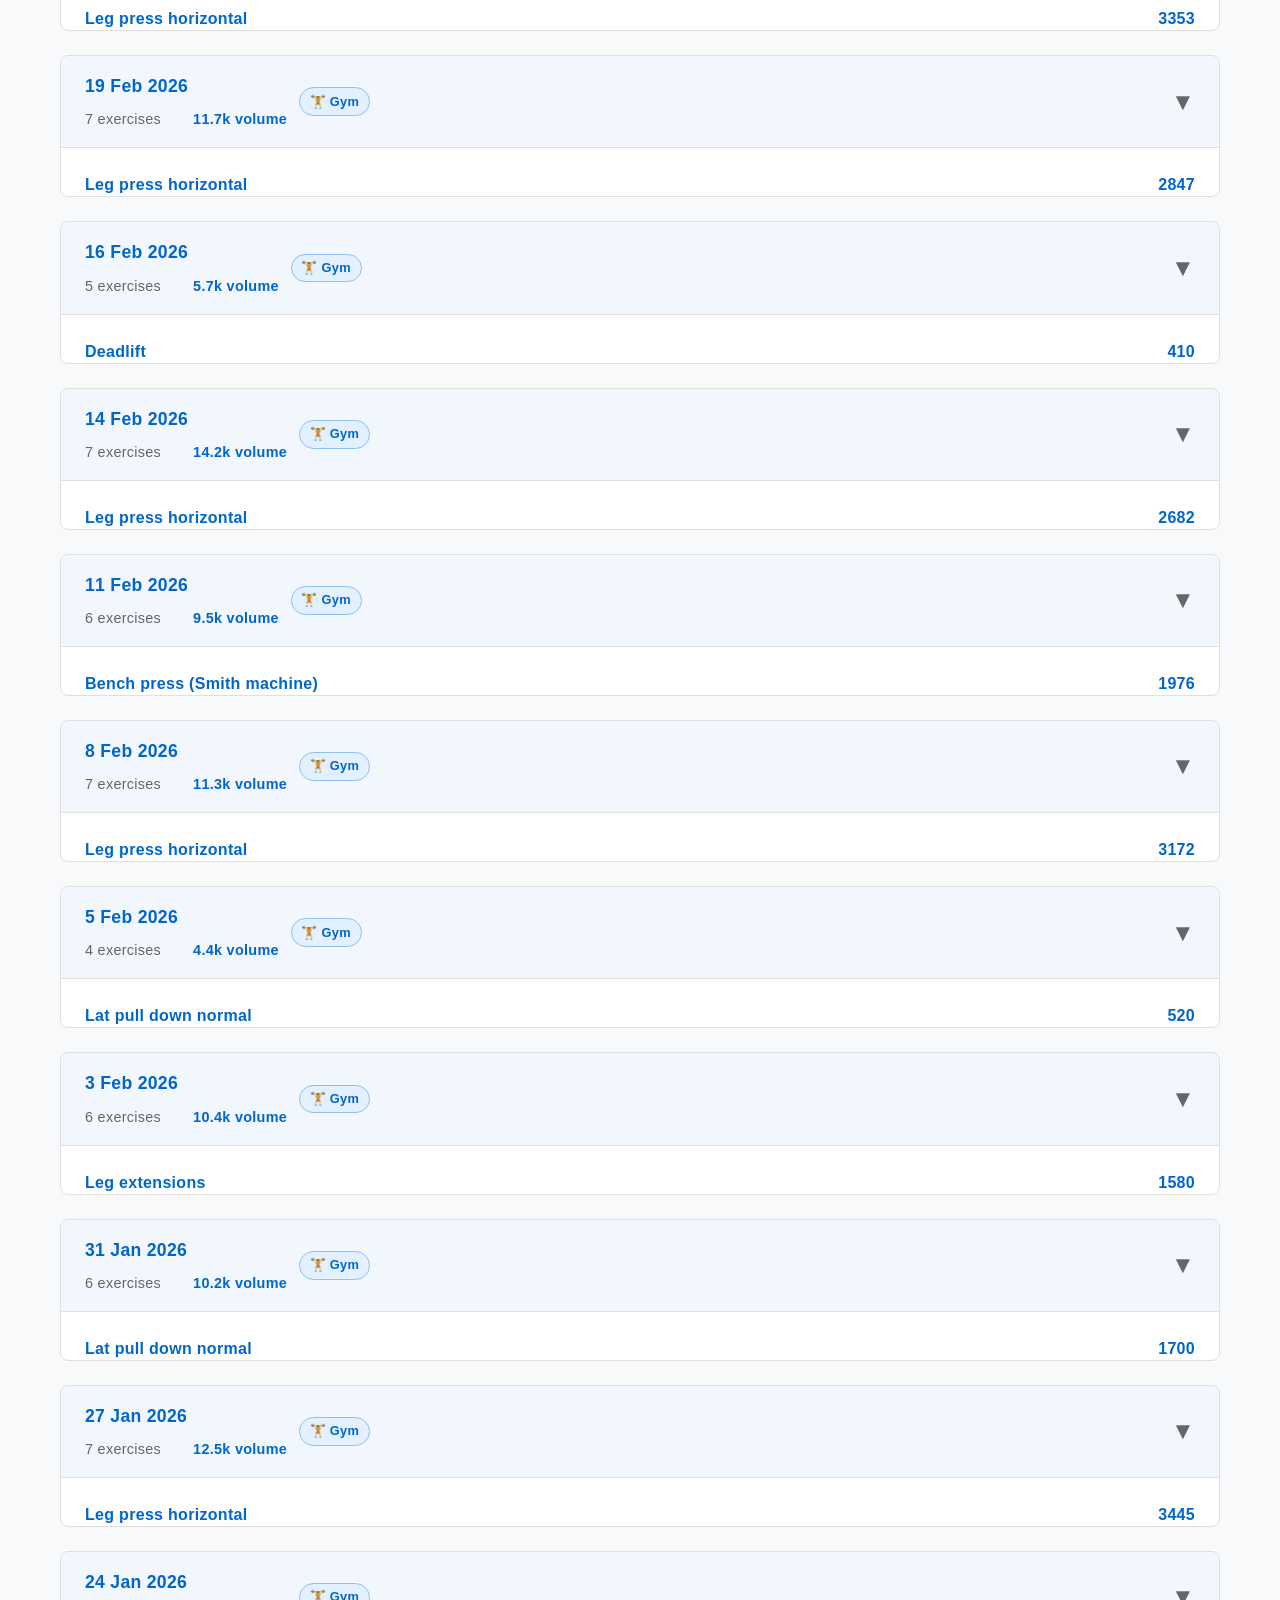
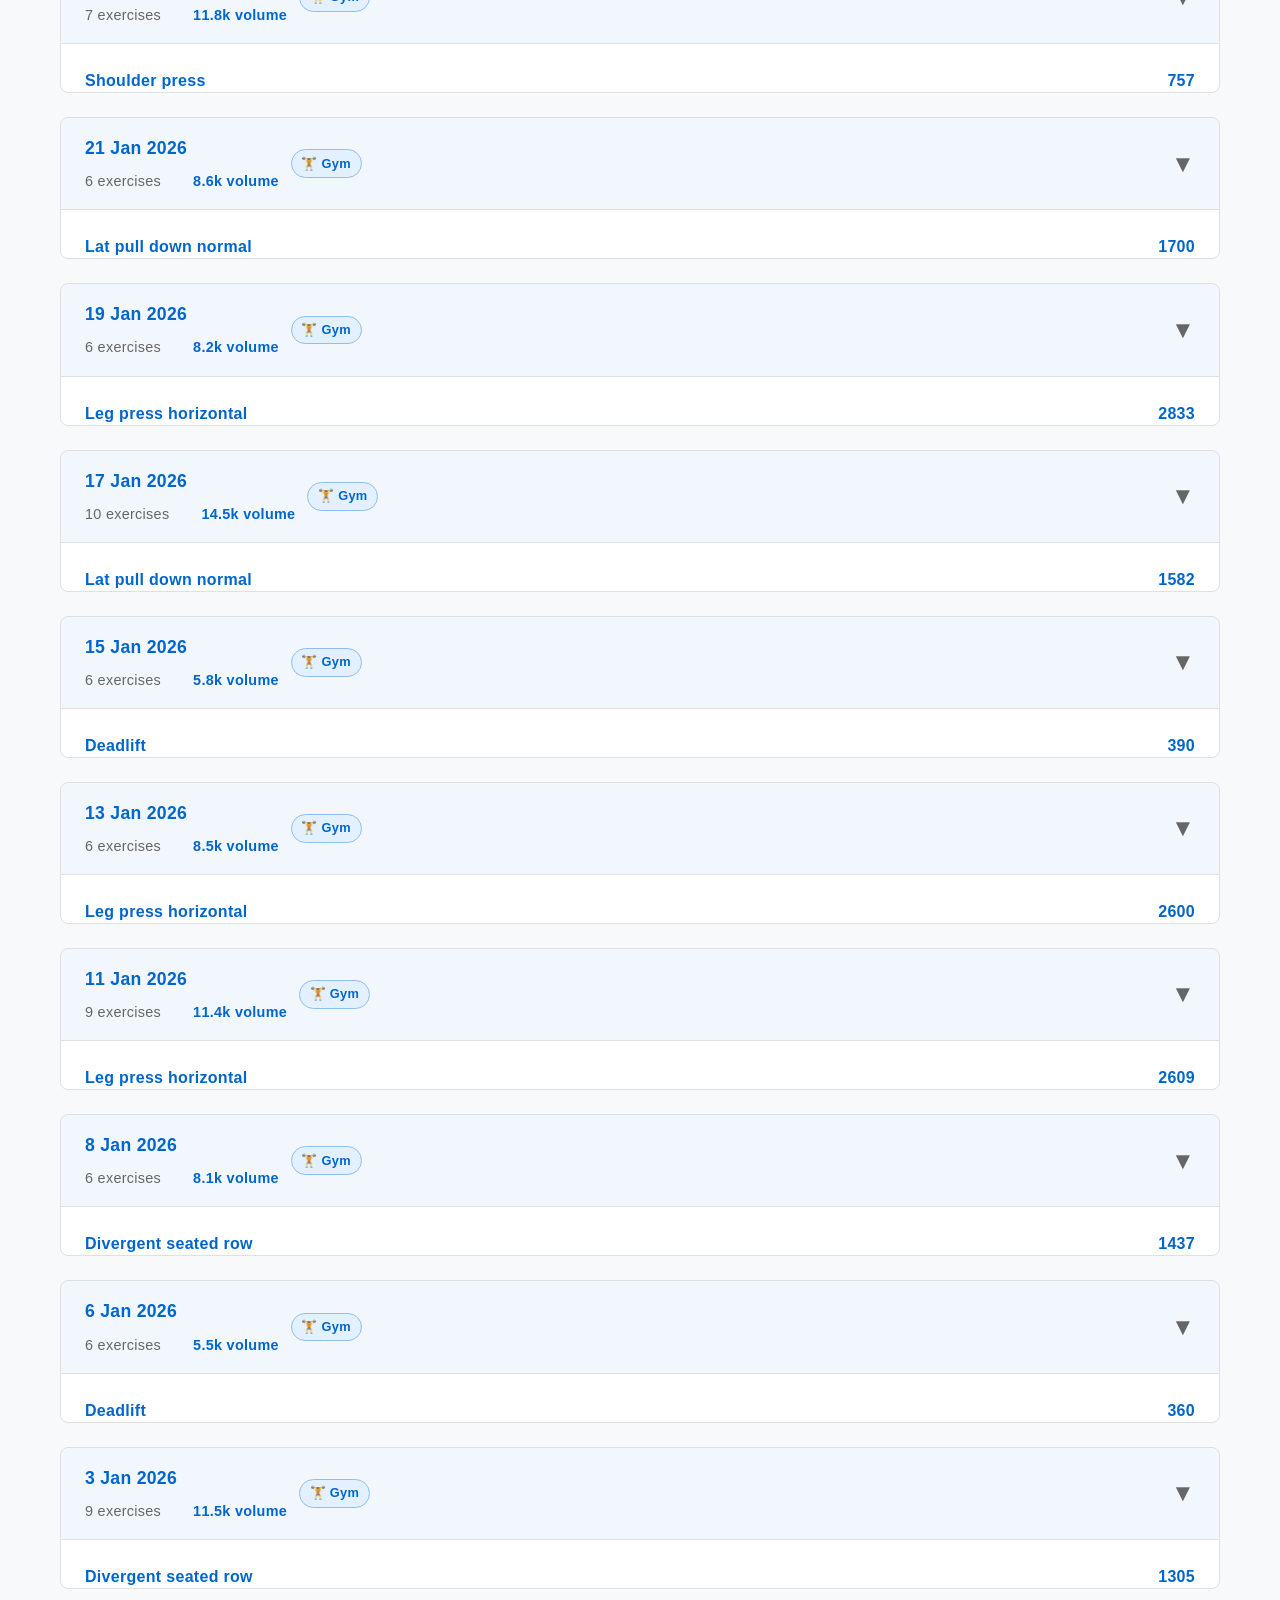
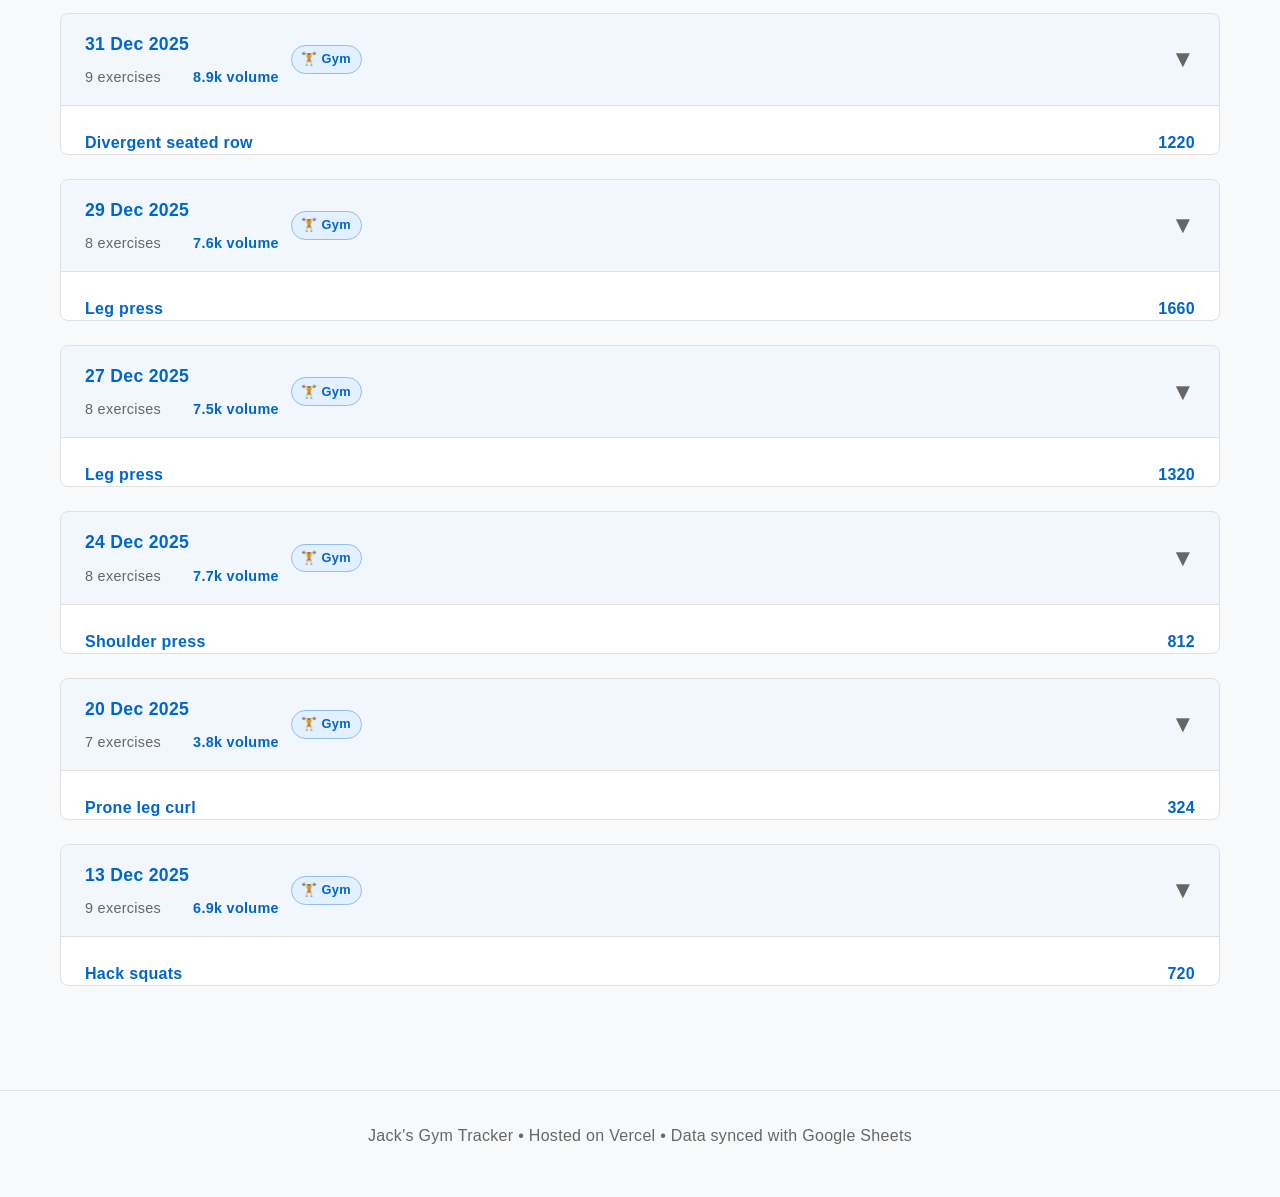
==== commit 16149ffd: "Fix badge not rendering — was referencing removed locations variable" ====
--- a/history.html
+++ b/history.html
@@ -120,9 +120,8 @@
 
       // Apply badge styles after render
       sessions.forEach(session => {
-        const loc = locations[session.date] || 'gym';
         const badge = document.getElementById(`loc-${session.date}`);
-        if (badge) applyBadge(badge, loc);
+        if (badge) applyBadge(badge, session.location || 'gym');
       });
     }
 
